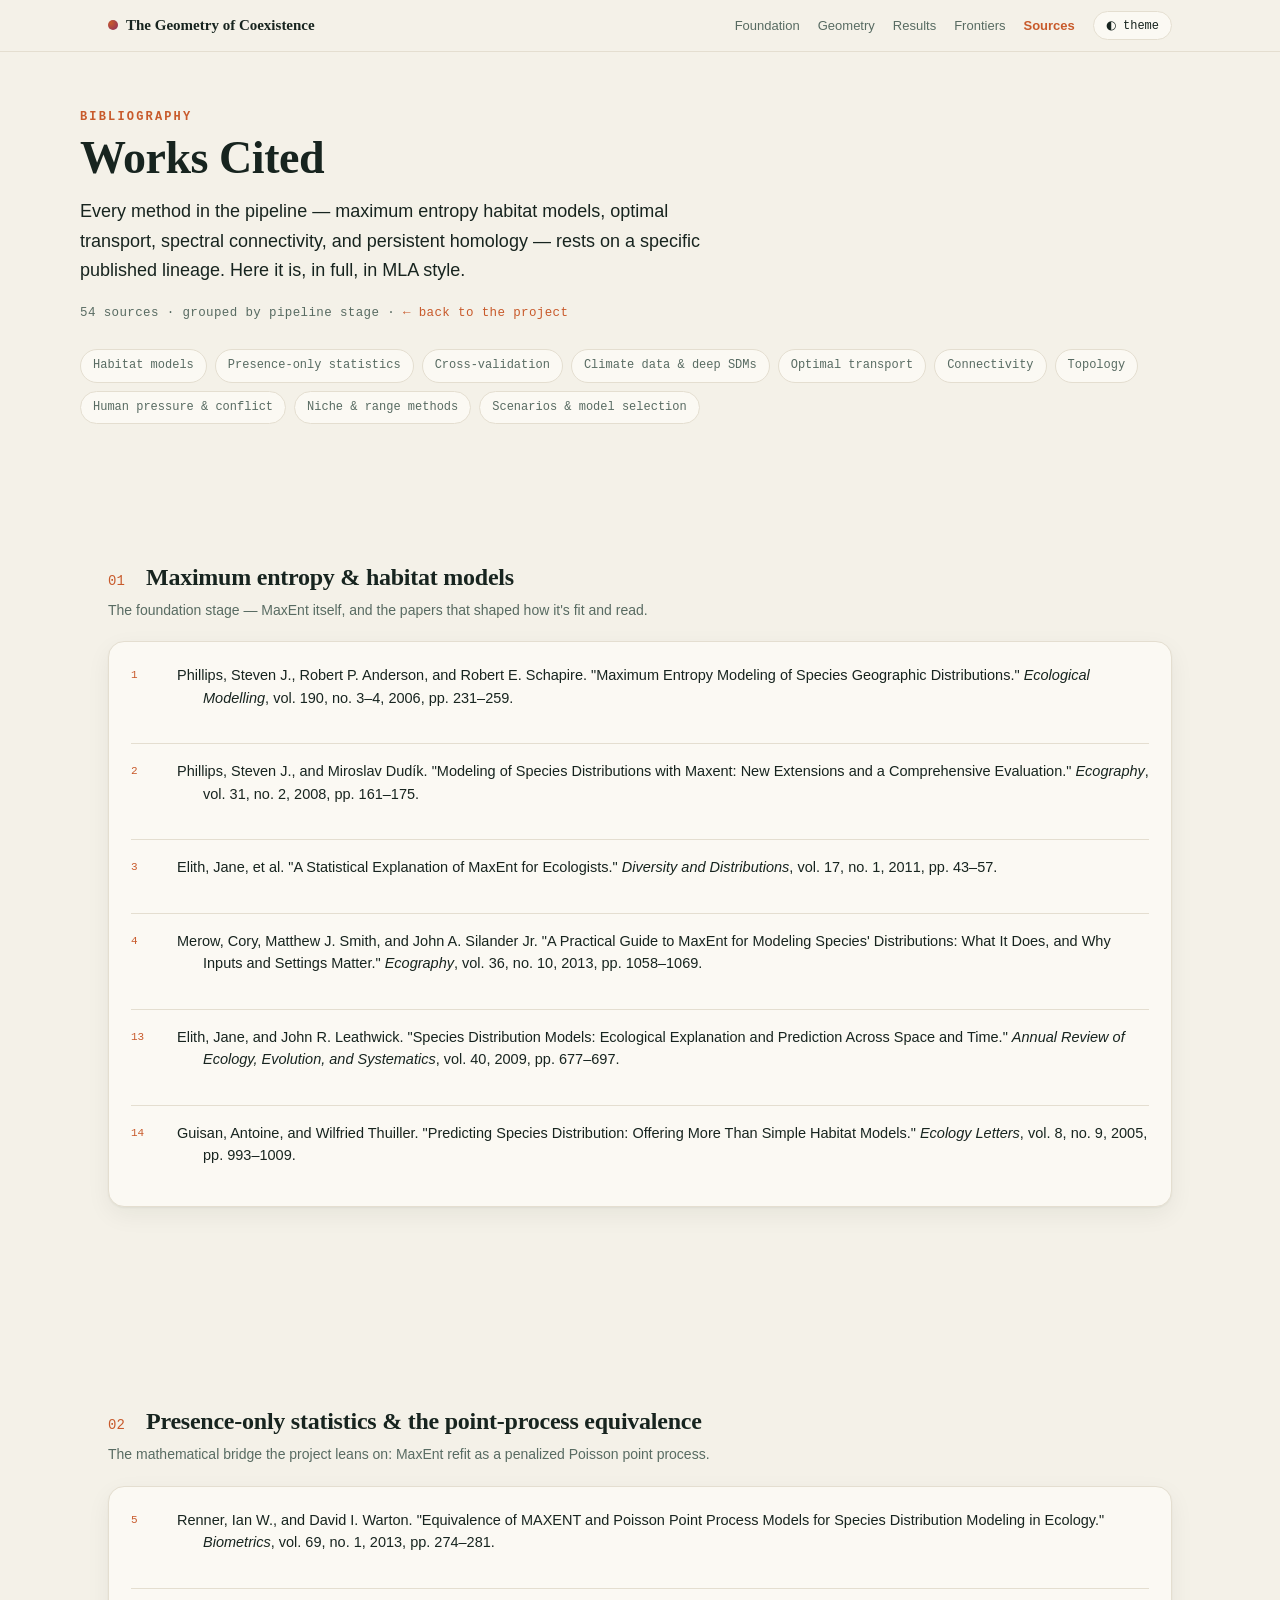
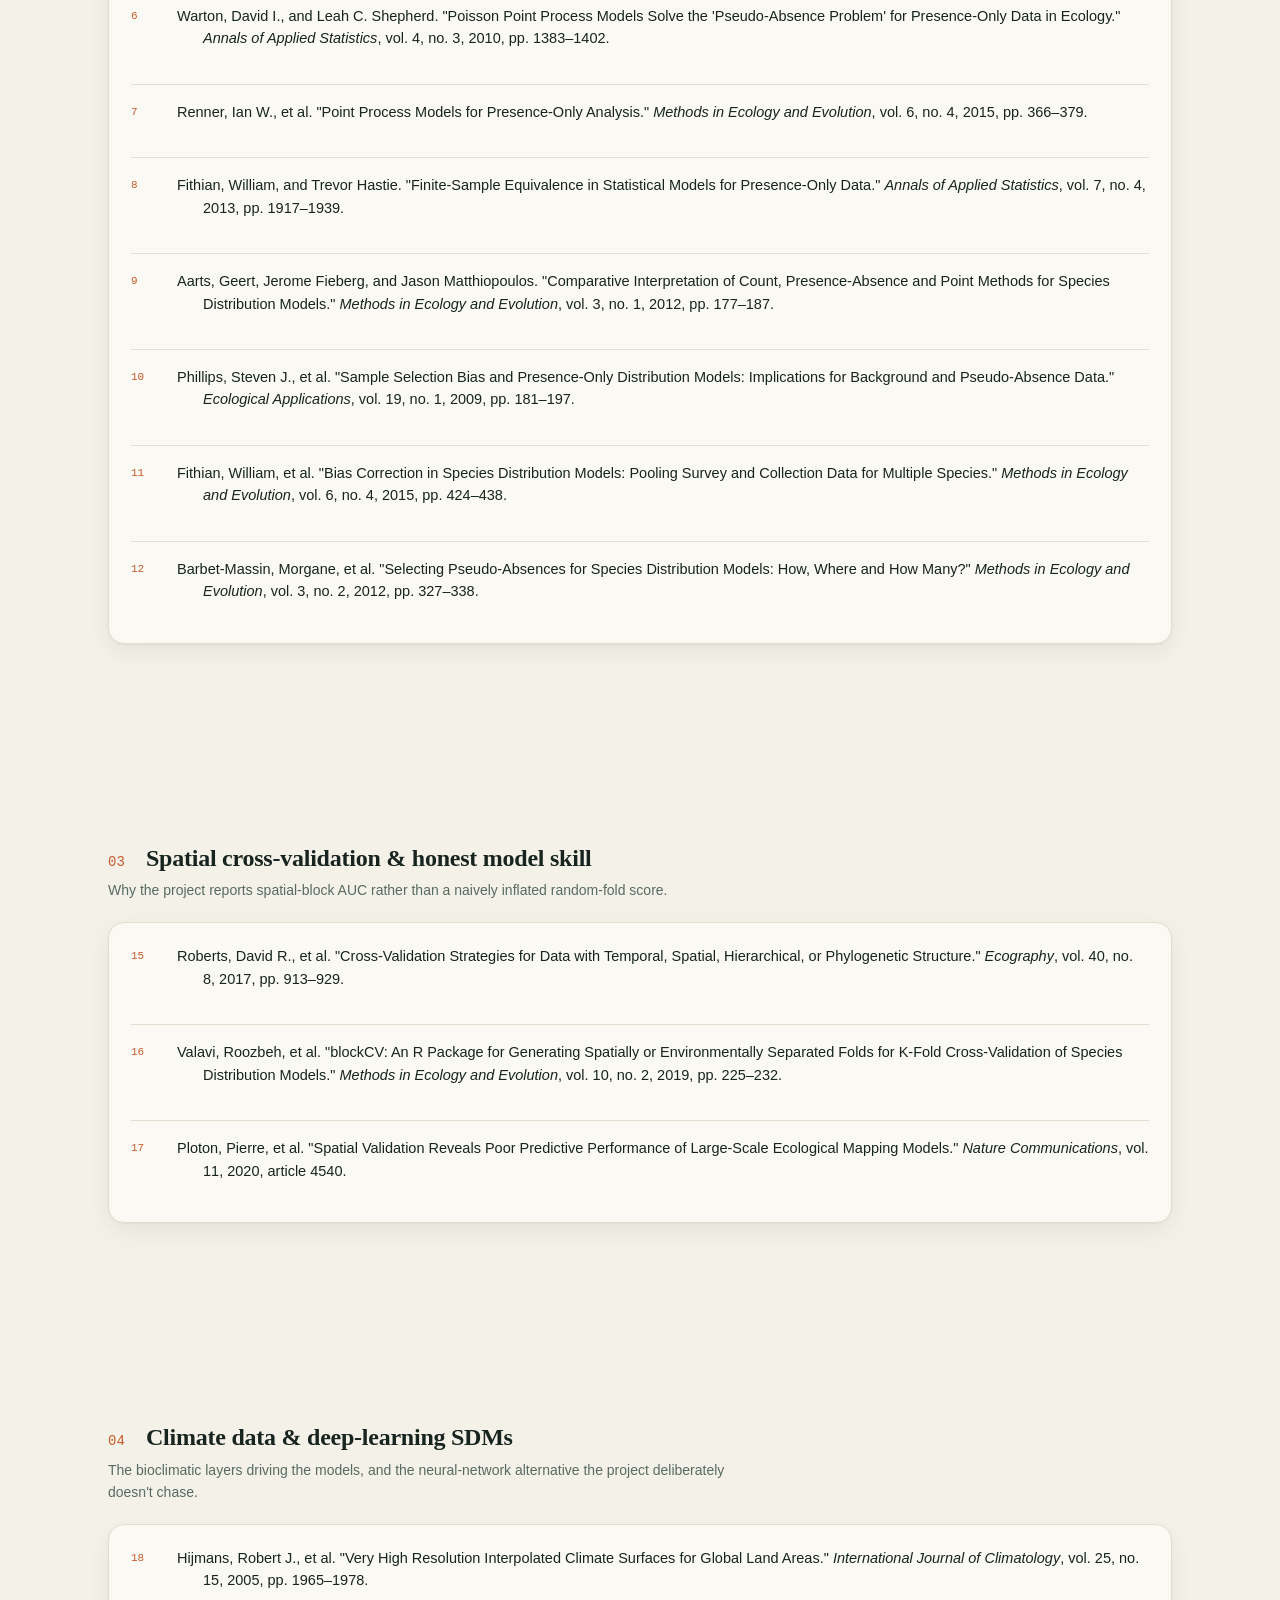
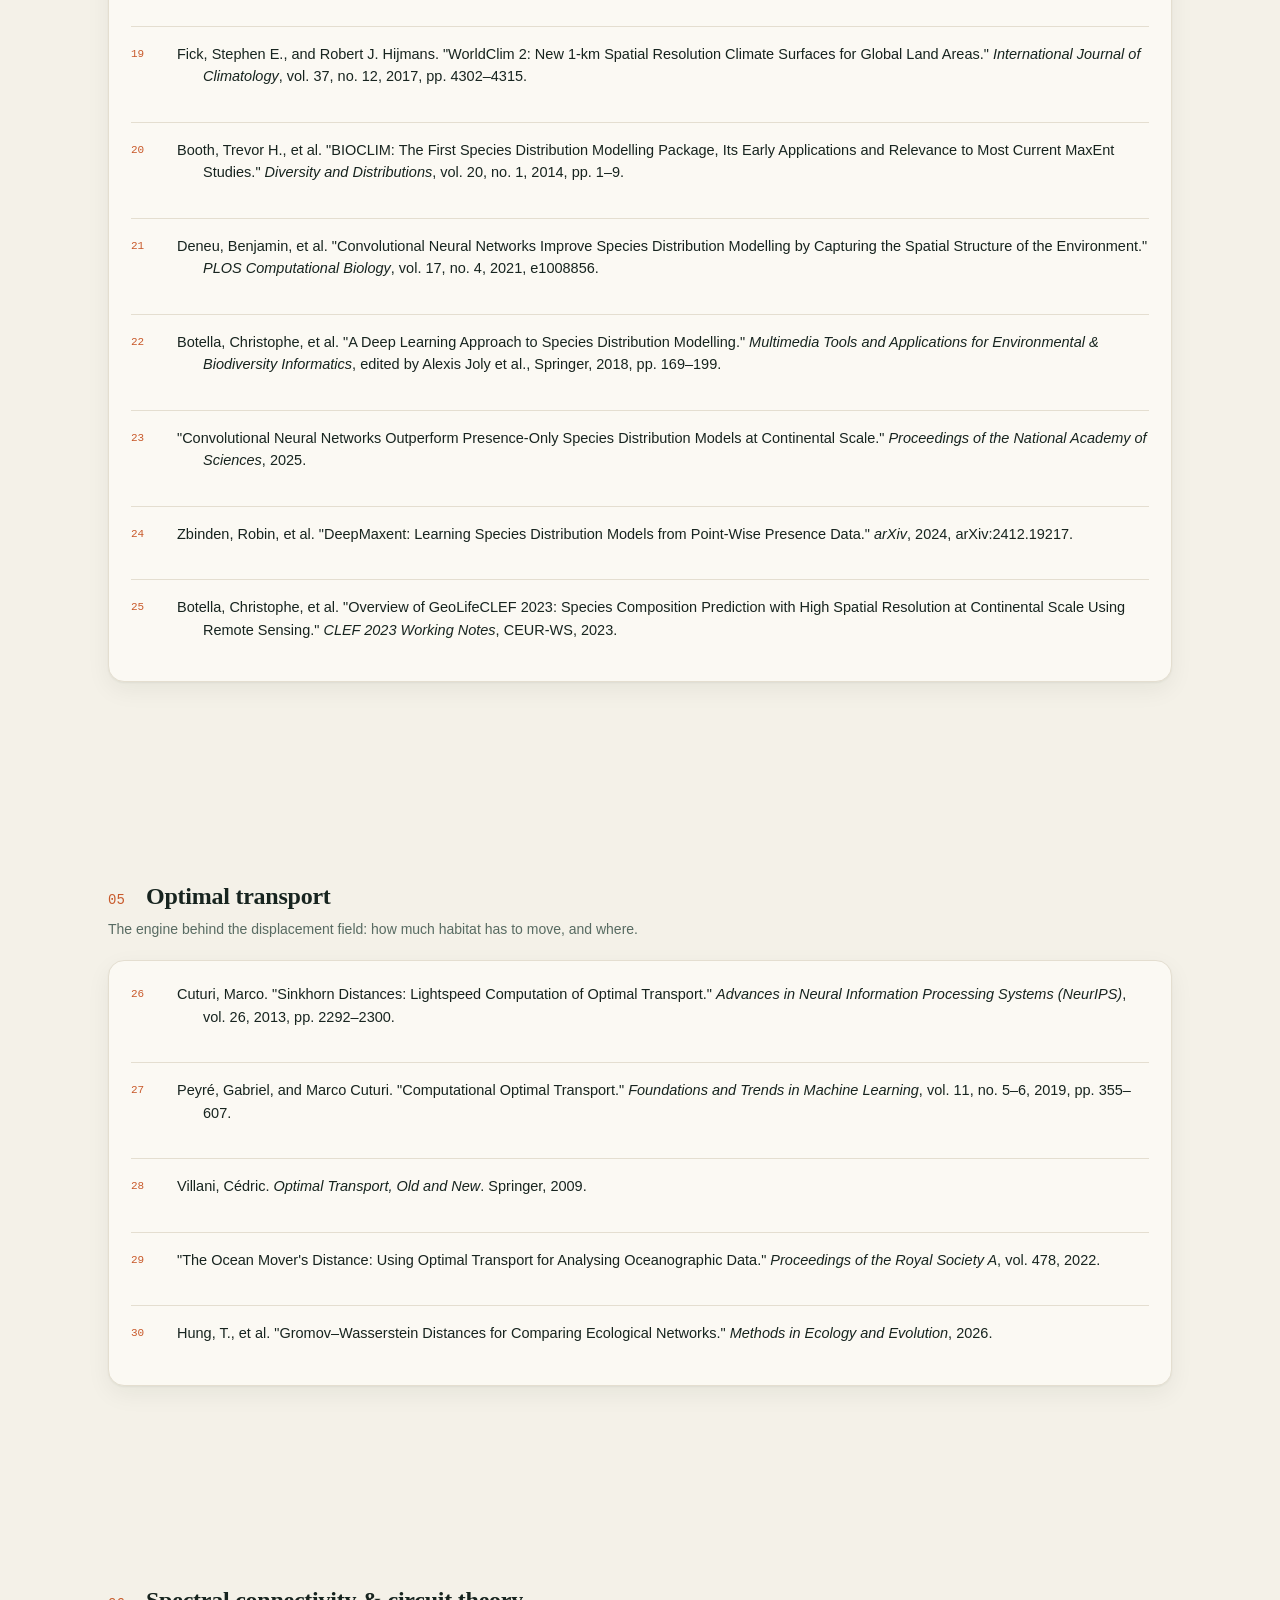
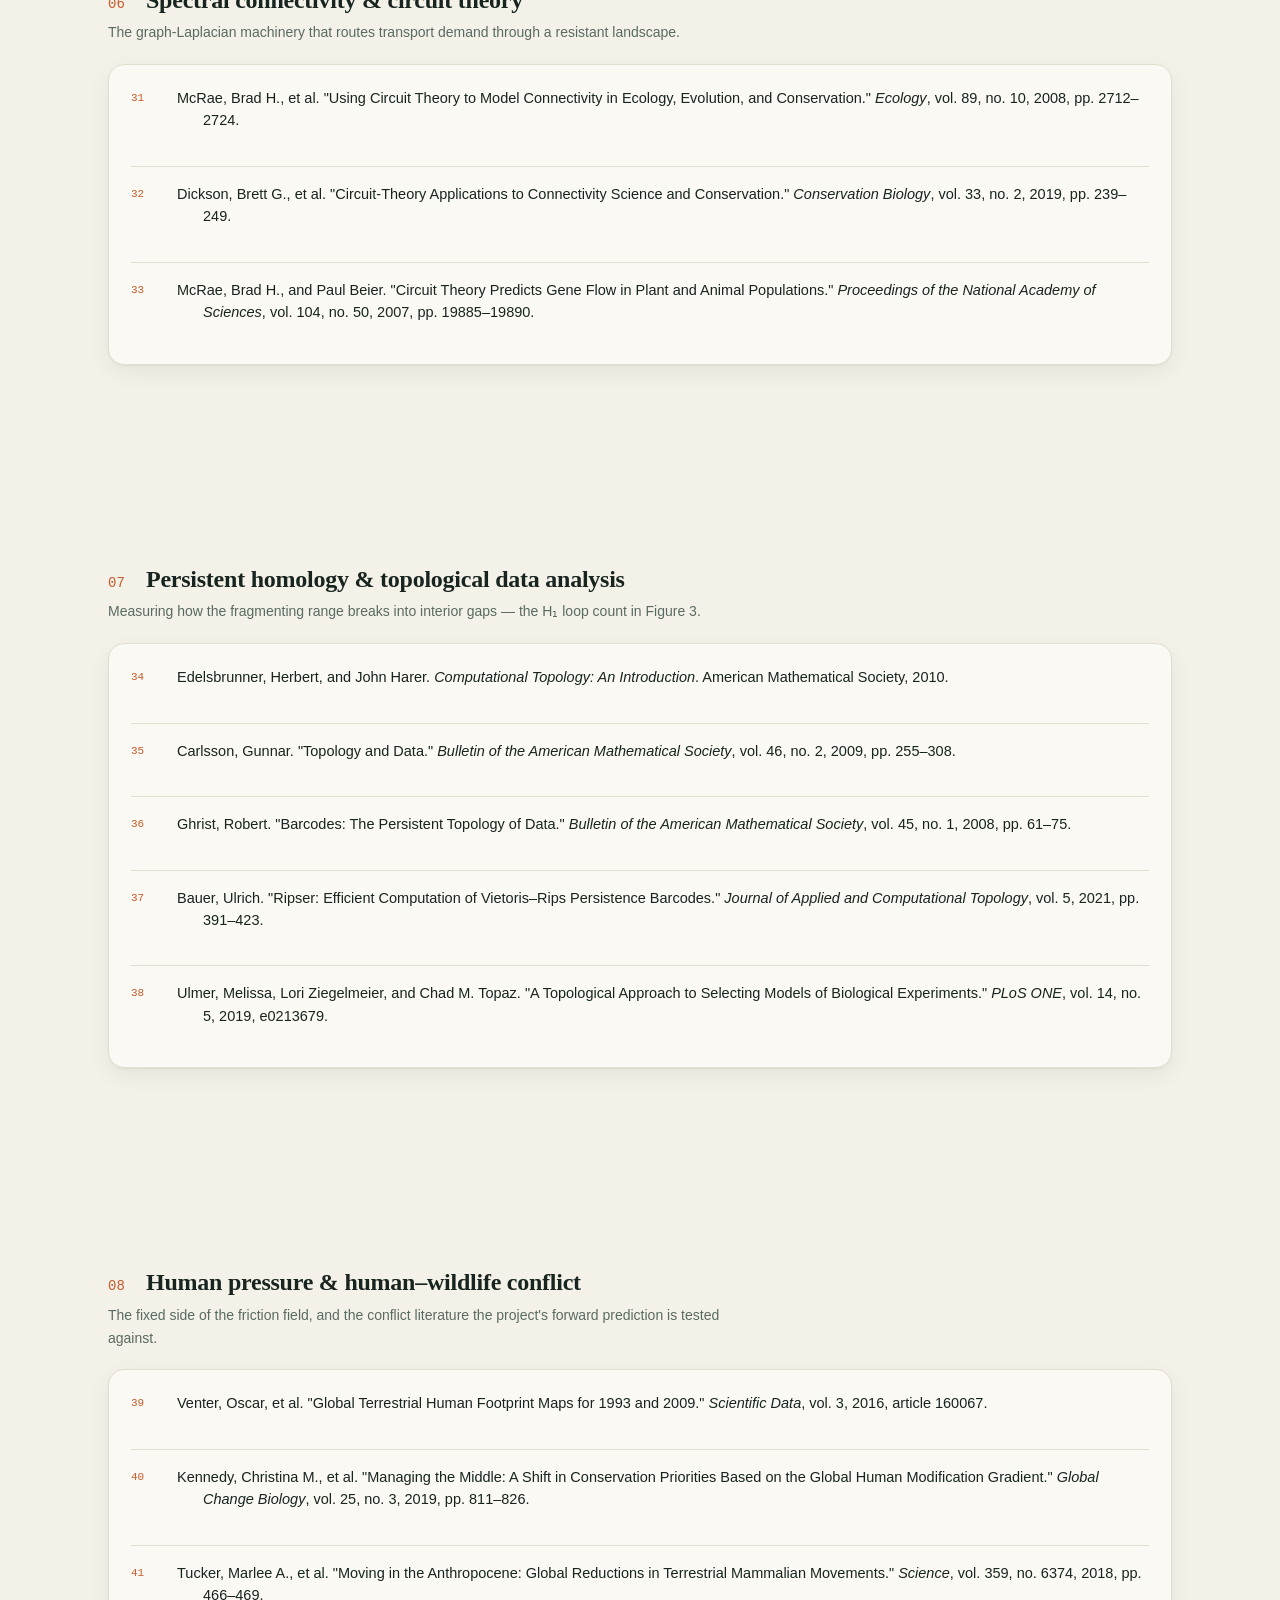
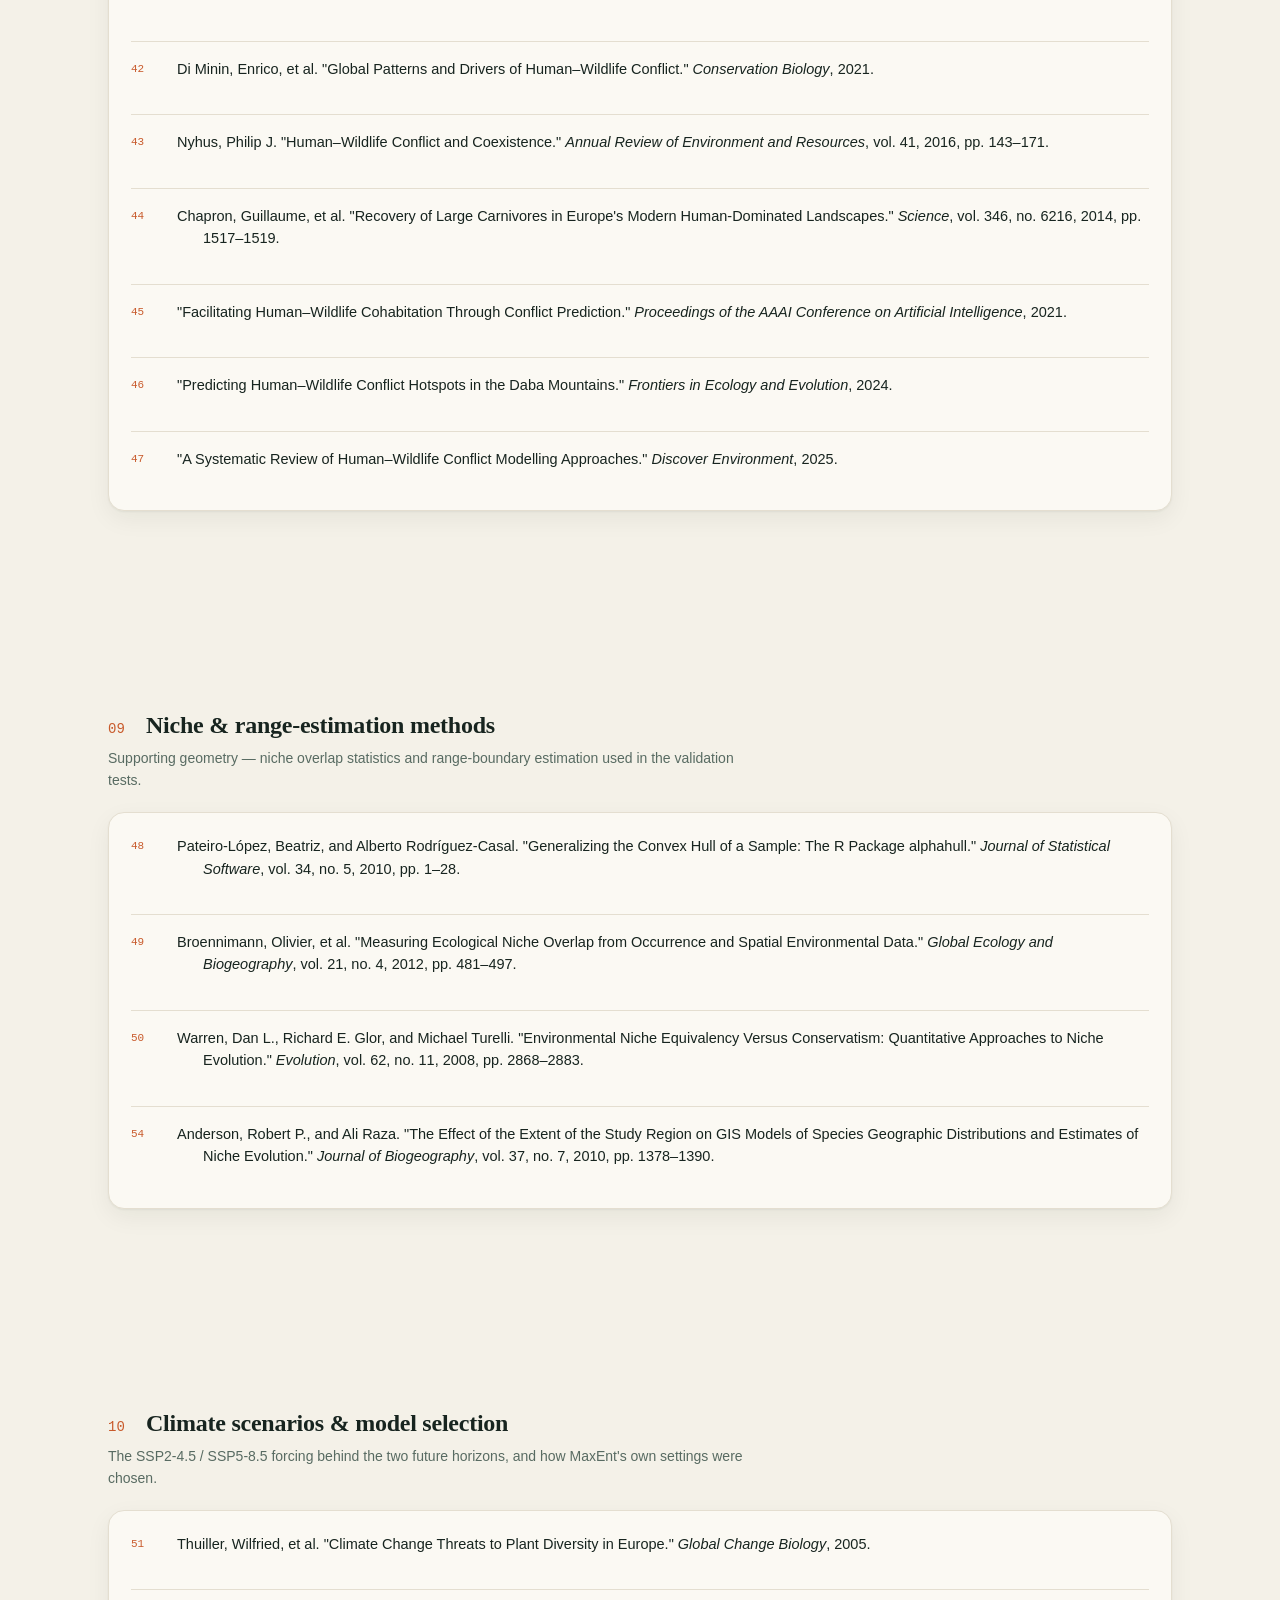
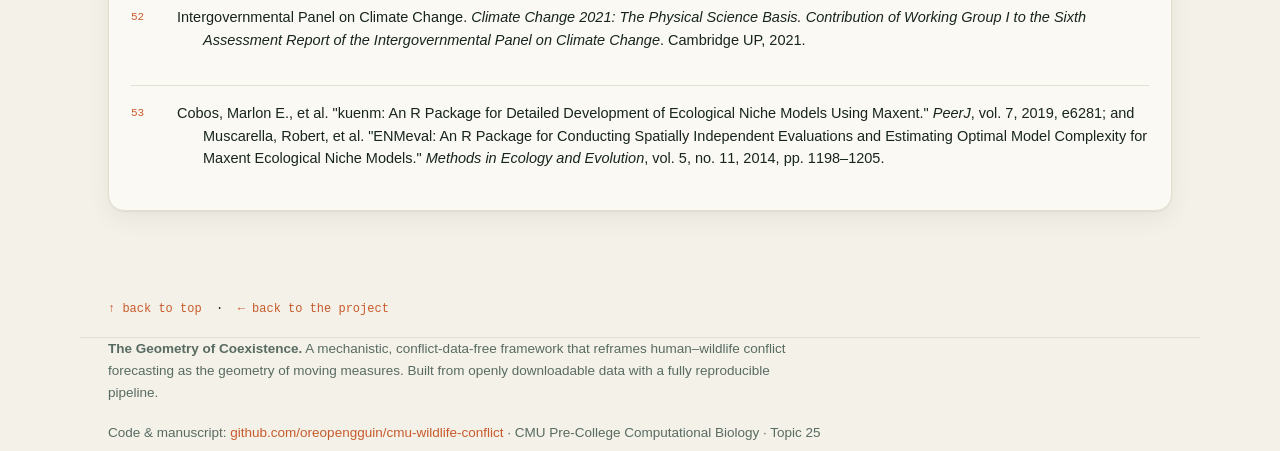
==== project/website/sources.html @ 32af2985 "sources" ====
<!DOCTYPE html>
<html lang="en">
<head>
<meta charset="utf-8">
<meta name="viewport" content="width=device-width, initial-scale=1">
<title>Works Cited — The Geometry of Coexistence</title>
<meta name="description" content="MLA works cited for The Geometry of Coexistence: optimal transport, spectral connectivity, and persistent homology applied to climate-forced human–wildlife conflict.">
<link rel="icon" href="data:image/svg+xml,<svg xmlns='http://www.w3.org/2000/svg' viewBox='0 0 100 100'><text y='.9em' font-size='90'>%F0%9F%90%BA</text></svg>">
<link rel="stylesheet" href="assets/css/style.css">
<style>
  /* ---- page-local additions, built entirely from the site's existing tokens ---- */
  .src-hero{padding:56px 0 8px}
  .src-hero h1{font-size:clamp(30px,4.4vw,46px);margin:.1em 0 .28em}
  .src-count{font-family:var(--mono);font-size:12.5px;color:var(--slate);letter-spacing:.03em}

  /* jump strip, echoes the .pipe-track interaction pattern already on the index page */
  .jump{margin:26px 0 6px;display:flex;flex-wrap:wrap;gap:8px}
  .jump a{font-family:var(--mono);font-size:12px;padding:6px 12px;border-radius:20px;
    border:1px solid var(--line);background:var(--card);color:var(--slate)}
  .jump a:hover{border-color:var(--ink);color:var(--ink);text-decoration:none}

  .cluster{margin:52px 0 0}
  .cluster-head{display:flex;align-items:baseline;gap:12px;margin-bottom:6px}
  .cluster-head .sec-num{min-width:26px}
  .cluster-head h3{margin:0;font-size:clamp(19px,2.1vw,24px)}
  .cluster-note{color:var(--slate);font-size:14px;max-width:640px;margin:0 0 20px}

  /* MLA hanging-indent entries, dressed with the site's card language */
  .refs{background:var(--card);border:1px solid var(--line);border-radius:16px;
    box-shadow:var(--shadow);padding:6px 22px}
  .ref{display:flex;gap:16px;padding:16px 0;border-top:1px solid var(--line)}
  .ref:first-child{border-top:none}
  .ref .tag{font-family:var(--mono);font-size:11px;color:var(--ember);min-width:30px;
    line-height:1.8;padding-top:2px}
  .ref .cite{font-size:14.5px;line-height:1.55;padding-left:26px;text-indent:-26px}
  .ref .cite i{font-style:italic}
  .ref .role{display:inline-block;margin-top:6px;font-family:var(--mono);font-size:10.5px;
    letter-spacing:.05em;text-transform:uppercase;color:var(--teal)}

  .back-top{display:inline-block;margin-top:14px;font-family:var(--mono);font-size:12px}

  @media(max-width:600px){
    .ref{gap:10px}
    .ref .cite{padding-left:20px;text-indent:-20px}
  }
</style>
</head>
<body>

<!-- ===================== NAV ===================== -->
<nav class="nav"><div class="nav-in">
  <span class="brand"><span class="dot"></span>The Geometry of Coexistence</span>
  <a class="navlink" href="index.html#foundation">Foundation</a>
  <a class="navlink" href="index.html#geometry">Geometry</a>
  <a class="navlink" href="index.html#results">Results</a>
  <a class="navlink" href="index.html#future">Frontiers</a>
  <a class="navlink active" href="sources.html">Sources</a>
  <button class="toggle" id="themeBtn" aria-label="Toggle colour theme">◐ theme</button>
</div></nav>

<!-- ===================== HERO ===================== -->
<header class="container src-hero">
  <div class="eyebrow">Bibliography</div>
  <h1>Works Cited</h1>
  <p class="lede" style="font-size:18px;max-width:660px">Every method in the pipeline —
    maximum entropy habitat models, optimal transport, spectral connectivity, and persistent
    homology — rests on a specific published lineage. Here it is, in full, in MLA style.</p>
  <p class="src-count">54 sources · grouped by pipeline stage · <a href="index.html">&larr; back to the project</a></p>

  <nav class="jump" aria-label="Jump to citation group">
    <a href="#g1">Habitat models</a>
    <a href="#g2">Presence-only statistics</a>
    <a href="#g3">Cross-validation</a>
    <a href="#g4">Climate data &amp; deep SDMs</a>
    <a href="#g5">Optimal transport</a>
    <a href="#g6">Connectivity</a>
    <a href="#g7">Topology</a>
    <a href="#g8">Human pressure &amp; conflict</a>
    <a href="#g9">Niche &amp; range methods</a>
    <a href="#g10">Scenarios &amp; model selection</a>
  </nav>
</header>

<main class="container">

  <!-- 01 -->
  <section class="cluster" id="g1">
    <div class="cluster-head"><span class="sec-num">01</span><h3>Maximum entropy &amp; habitat models</h3></div>
    <p class="cluster-note">The foundation stage — MaxEnt itself, and the papers that shaped how it's fit and read.</p>
    <div class="refs">
      <div class="ref"><span class="tag">1</span><p class="cite">Phillips, Steven J., Robert P. Anderson, and Robert E. Schapire. "Maximum Entropy Modeling of Species Geographic Distributions." <i>Ecological Modelling</i>, vol. 190, no. 3–4, 2006, pp. 231–259.</p></div>
      <div class="ref"><span class="tag">2</span><p class="cite">Phillips, Steven J., and Miroslav Dudík. "Modeling of Species Distributions with Maxent: New Extensions and a Comprehensive Evaluation." <i>Ecography</i>, vol. 31, no. 2, 2008, pp. 161–175.</p></div>
      <div class="ref"><span class="tag">3</span><p class="cite">Elith, Jane, et al. "A Statistical Explanation of MaxEnt for Ecologists." <i>Diversity and Distributions</i>, vol. 17, no. 1, 2011, pp. 43–57.</p></div>
      <div class="ref"><span class="tag">4</span><p class="cite">Merow, Cory, Matthew J. Smith, and John A. Silander Jr. "A Practical Guide to MaxEnt for Modeling Species' Distributions: What It Does, and Why Inputs and Settings Matter." <i>Ecography</i>, vol. 36, no. 10, 2013, pp. 1058–1069.</p></div>
      <div class="ref"><span class="tag">13</span><p class="cite">Elith, Jane, and John R. Leathwick. "Species Distribution Models: Ecological Explanation and Prediction Across Space and Time." <i>Annual Review of Ecology, Evolution, and Systematics</i>, vol. 40, 2009, pp. 677–697.</p></div>
      <div class="ref"><span class="tag">14</span><p class="cite">Guisan, Antoine, and Wilfried Thuiller. "Predicting Species Distribution: Offering More Than Simple Habitat Models." <i>Ecology Letters</i>, vol. 8, no. 9, 2005, pp. 993–1009.</p></div>
    </div>
  </section>

  <!-- 02 -->
  <section class="cluster" id="g2">
    <div class="cluster-head"><span class="sec-num">02</span><h3>Presence-only statistics &amp; the point-process equivalence</h3></div>
    <p class="cluster-note">The mathematical bridge the project leans on: MaxEnt refit as a penalized Poisson point process.</p>
    <div class="refs">
      <div class="ref"><span class="tag">5</span><p class="cite">Renner, Ian W., and David I. Warton. "Equivalence of MAXENT and Poisson Point Process Models for Species Distribution Modeling in Ecology." <i>Biometrics</i>, vol. 69, no. 1, 2013, pp. 274–281.</p></div>
      <div class="ref"><span class="tag">6</span><p class="cite">Warton, David I., and Leah C. Shepherd. "Poisson Point Process Models Solve the 'Pseudo-Absence Problem' for Presence-Only Data in Ecology." <i>Annals of Applied Statistics</i>, vol. 4, no. 3, 2010, pp. 1383–1402.</p></div>
      <div class="ref"><span class="tag">7</span><p class="cite">Renner, Ian W., et al. "Point Process Models for Presence-Only Analysis." <i>Methods in Ecology and Evolution</i>, vol. 6, no. 4, 2015, pp. 366–379.</p></div>
      <div class="ref"><span class="tag">8</span><p class="cite">Fithian, William, and Trevor Hastie. "Finite-Sample Equivalence in Statistical Models for Presence-Only Data." <i>Annals of Applied Statistics</i>, vol. 7, no. 4, 2013, pp. 1917–1939.</p></div>
      <div class="ref"><span class="tag">9</span><p class="cite">Aarts, Geert, Jerome Fieberg, and Jason Matthiopoulos. "Comparative Interpretation of Count, Presence-Absence and Point Methods for Species Distribution Models." <i>Methods in Ecology and Evolution</i>, vol. 3, no. 1, 2012, pp. 177–187.</p></div>
      <div class="ref"><span class="tag">10</span><p class="cite">Phillips, Steven J., et al. "Sample Selection Bias and Presence-Only Distribution Models: Implications for Background and Pseudo-Absence Data." <i>Ecological Applications</i>, vol. 19, no. 1, 2009, pp. 181–197.</p></div>
      <div class="ref"><span class="tag">11</span><p class="cite">Fithian, William, et al. "Bias Correction in Species Distribution Models: Pooling Survey and Collection Data for Multiple Species." <i>Methods in Ecology and Evolution</i>, vol. 6, no. 4, 2015, pp. 424–438.</p></div>
      <div class="ref"><span class="tag">12</span><p class="cite">Barbet-Massin, Morgane, et al. "Selecting Pseudo-Absences for Species Distribution Models: How, Where and How Many?" <i>Methods in Ecology and Evolution</i>, vol. 3, no. 2, 2012, pp. 327–338.</p></div>
    </div>
  </section>

  <!-- 03 -->
  <section class="cluster" id="g3">
    <div class="cluster-head"><span class="sec-num">03</span><h3>Spatial cross-validation &amp; honest model skill</h3></div>
    <p class="cluster-note">Why the project reports spatial-block AUC rather than a naively inflated random-fold score.</p>
    <div class="refs">
      <div class="ref"><span class="tag">15</span><p class="cite">Roberts, David R., et al. "Cross-Validation Strategies for Data with Temporal, Spatial, Hierarchical, or Phylogenetic Structure." <i>Ecography</i>, vol. 40, no. 8, 2017, pp. 913–929.</p></div>
      <div class="ref"><span class="tag">16</span><p class="cite">Valavi, Roozbeh, et al. "blockCV: An R Package for Generating Spatially or Environmentally Separated Folds for K-Fold Cross-Validation of Species Distribution Models." <i>Methods in Ecology and Evolution</i>, vol. 10, no. 2, 2019, pp. 225–232.</p></div>
      <div class="ref"><span class="tag">17</span><p class="cite">Ploton, Pierre, et al. "Spatial Validation Reveals Poor Predictive Performance of Large-Scale Ecological Mapping Models." <i>Nature Communications</i>, vol. 11, 2020, article 4540.</p></div>
    </div>
  </section>

  <!-- 04 -->
  <section class="cluster" id="g4">
    <div class="cluster-head"><span class="sec-num">04</span><h3>Climate data &amp; deep-learning SDMs</h3></div>
    <p class="cluster-note">The bioclimatic layers driving the models, and the neural-network alternative the project deliberately doesn't chase.</p>
    <div class="refs">
      <div class="ref"><span class="tag">18</span><p class="cite">Hijmans, Robert J., et al. "Very High Resolution Interpolated Climate Surfaces for Global Land Areas." <i>International Journal of Climatology</i>, vol. 25, no. 15, 2005, pp. 1965–1978.</p></div>
      <div class="ref"><span class="tag">19</span><p class="cite">Fick, Stephen E., and Robert J. Hijmans. "WorldClim 2: New 1-km Spatial Resolution Climate Surfaces for Global Land Areas." <i>International Journal of Climatology</i>, vol. 37, no. 12, 2017, pp. 4302–4315.</p></div>
      <div class="ref"><span class="tag">20</span><p class="cite">Booth, Trevor H., et al. "BIOCLIM: The First Species Distribution Modelling Package, Its Early Applications and Relevance to Most Current MaxEnt Studies." <i>Diversity and Distributions</i>, vol. 20, no. 1, 2014, pp. 1–9.</p></div>
      <div class="ref"><span class="tag">21</span><p class="cite">Deneu, Benjamin, et al. "Convolutional Neural Networks Improve Species Distribution Modelling by Capturing the Spatial Structure of the Environment." <i>PLOS Computational Biology</i>, vol. 17, no. 4, 2021, e1008856.</p></div>
      <div class="ref"><span class="tag">22</span><p class="cite">Botella, Christophe, et al. "A Deep Learning Approach to Species Distribution Modelling." <i>Multimedia Tools and Applications for Environmental &amp; Biodiversity Informatics</i>, edited by Alexis Joly et al., Springer, 2018, pp. 169–199.</p></div>
      <div class="ref"><span class="tag">23</span><p class="cite">"Convolutional Neural Networks Outperform Presence-Only Species Distribution Models at Continental Scale." <i>Proceedings of the National Academy of Sciences</i>, 2025.</p></div>
      <div class="ref"><span class="tag">24</span><p class="cite">Zbinden, Robin, et al. "DeepMaxent: Learning Species Distribution Models from Point-Wise Presence Data." <i>arXiv</i>, 2024, arXiv:2412.19217.</p></div>
      <div class="ref"><span class="tag">25</span><p class="cite">Botella, Christophe, et al. "Overview of GeoLifeCLEF 2023: Species Composition Prediction with High Spatial Resolution at Continental Scale Using Remote Sensing." <i>CLEF 2023 Working Notes</i>, CEUR-WS, 2023.</p></div>
    </div>
  </section>

  <!-- 05 -->
  <section class="cluster" id="g5">
    <div class="cluster-head"><span class="sec-num">05</span><h3>Optimal transport</h3></div>
    <p class="cluster-note">The engine behind the displacement field: how much habitat has to move, and where.</p>
    <div class="refs">
      <div class="ref"><span class="tag">26</span><p class="cite">Cuturi, Marco. "Sinkhorn Distances: Lightspeed Computation of Optimal Transport." <i>Advances in Neural Information Processing Systems (NeurIPS)</i>, vol. 26, 2013, pp. 2292–2300.</p></div>
      <div class="ref"><span class="tag">27</span><p class="cite">Peyré, Gabriel, and Marco Cuturi. "Computational Optimal Transport." <i>Foundations and Trends in Machine Learning</i>, vol. 11, no. 5–6, 2019, pp. 355–607.</p></div>
      <div class="ref"><span class="tag">28</span><p class="cite">Villani, Cédric. <i>Optimal Transport, Old and New</i>. Springer, 2009.</p></div>
      <div class="ref"><span class="tag">29</span><p class="cite">"The Ocean Mover's Distance: Using Optimal Transport for Analysing Oceanographic Data." <i>Proceedings of the Royal Society A</i>, vol. 478, 2022.</p></div>
      <div class="ref"><span class="tag">30</span><p class="cite">Hung, T., et al. "Gromov–Wasserstein Distances for Comparing Ecological Networks." <i>Methods in Ecology and Evolution</i>, 2026.</p></div>
    </div>
  </section>

  <!-- 06 -->
  <section class="cluster" id="g6">
    <div class="cluster-head"><span class="sec-num">06</span><h3>Spectral connectivity &amp; circuit theory</h3></div>
    <p class="cluster-note">The graph-Laplacian machinery that routes transport demand through a resistant landscape.</p>
    <div class="refs">
      <div class="ref"><span class="tag">31</span><p class="cite">McRae, Brad H., et al. "Using Circuit Theory to Model Connectivity in Ecology, Evolution, and Conservation." <i>Ecology</i>, vol. 89, no. 10, 2008, pp. 2712–2724.</p></div>
      <div class="ref"><span class="tag">32</span><p class="cite">Dickson, Brett G., et al. "Circuit-Theory Applications to Connectivity Science and Conservation." <i>Conservation Biology</i>, vol. 33, no. 2, 2019, pp. 239–249.</p></div>
      <div class="ref"><span class="tag">33</span><p class="cite">McRae, Brad H., and Paul Beier. "Circuit Theory Predicts Gene Flow in Plant and Animal Populations." <i>Proceedings of the National Academy of Sciences</i>, vol. 104, no. 50, 2007, pp. 19885–19890.</p></div>
    </div>
  </section>

  <!-- 07 -->
  <section class="cluster" id="g7">
    <div class="cluster-head"><span class="sec-num">07</span><h3>Persistent homology &amp; topological data analysis</h3></div>
    <p class="cluster-note">Measuring how the fragmenting range breaks into interior gaps — the H₁ loop count in Figure 3.</p>
    <div class="refs">
      <div class="ref"><span class="tag">34</span><p class="cite">Edelsbrunner, Herbert, and John Harer. <i>Computational Topology: An Introduction</i>. American Mathematical Society, 2010.</p></div>
      <div class="ref"><span class="tag">35</span><p class="cite">Carlsson, Gunnar. "Topology and Data." <i>Bulletin of the American Mathematical Society</i>, vol. 46, no. 2, 2009, pp. 255–308.</p></div>
      <div class="ref"><span class="tag">36</span><p class="cite">Ghrist, Robert. "Barcodes: The Persistent Topology of Data." <i>Bulletin of the American Mathematical Society</i>, vol. 45, no. 1, 2008, pp. 61–75.</p></div>
      <div class="ref"><span class="tag">37</span><p class="cite">Bauer, Ulrich. "Ripser: Efficient Computation of Vietoris–Rips Persistence Barcodes." <i>Journal of Applied and Computational Topology</i>, vol. 5, 2021, pp. 391–423.</p></div>
      <div class="ref"><span class="tag">38</span><p class="cite">Ulmer, Melissa, Lori Ziegelmeier, and Chad M. Topaz. "A Topological Approach to Selecting Models of Biological Experiments." <i>PLoS ONE</i>, vol. 14, no. 5, 2019, e0213679.</p></div>
    </div>
  </section>

  <!-- 08 -->
  <section class="cluster" id="g8">
    <div class="cluster-head"><span class="sec-num">08</span><h3>Human pressure &amp; human–wildlife conflict</h3></div>
    <p class="cluster-note">The fixed side of the friction field, and the conflict literature the project's forward prediction is tested against.</p>
    <div class="refs">
      <div class="ref"><span class="tag">39</span><p class="cite">Venter, Oscar, et al. "Global Terrestrial Human Footprint Maps for 1993 and 2009." <i>Scientific Data</i>, vol. 3, 2016, article 160067.</p></div>
      <div class="ref"><span class="tag">40</span><p class="cite">Kennedy, Christina M., et al. "Managing the Middle: A Shift in Conservation Priorities Based on the Global Human Modification Gradient." <i>Global Change Biology</i>, vol. 25, no. 3, 2019, pp. 811–826.</p></div>
      <div class="ref"><span class="tag">41</span><p class="cite">Tucker, Marlee A., et al. "Moving in the Anthropocene: Global Reductions in Terrestrial Mammalian Movements." <i>Science</i>, vol. 359, no. 6374, 2018, pp. 466–469.</p></div>
      <div class="ref"><span class="tag">42</span><p class="cite">Di Minin, Enrico, et al. "Global Patterns and Drivers of Human–Wildlife Conflict." <i>Conservation Biology</i>, 2021.</p></div>
      <div class="ref"><span class="tag">43</span><p class="cite">Nyhus, Philip J. "Human–Wildlife Conflict and Coexistence." <i>Annual Review of Environment and Resources</i>, vol. 41, 2016, pp. 143–171.</p></div>
      <div class="ref"><span class="tag">44</span><p class="cite">Chapron, Guillaume, et al. "Recovery of Large Carnivores in Europe's Modern Human-Dominated Landscapes." <i>Science</i>, vol. 346, no. 6216, 2014, pp. 1517–1519.</p></div>
      <div class="ref"><span class="tag">45</span><p class="cite">"Facilitating Human–Wildlife Cohabitation Through Conflict Prediction." <i>Proceedings of the AAAI Conference on Artificial Intelligence</i>, 2021.</p></div>
      <div class="ref"><span class="tag">46</span><p class="cite">"Predicting Human–Wildlife Conflict Hotspots in the Daba Mountains." <i>Frontiers in Ecology and Evolution</i>, 2024.</p></div>
      <div class="ref"><span class="tag">47</span><p class="cite">"A Systematic Review of Human–Wildlife Conflict Modelling Approaches." <i>Discover Environment</i>, 2025.</p></div>
    </div>
  </section>

  <!-- 09 -->
  <section class="cluster" id="g9">
    <div class="cluster-head"><span class="sec-num">09</span><h3>Niche &amp; range-estimation methods</h3></div>
    <p class="cluster-note">Supporting geometry — niche overlap statistics and range-boundary estimation used in the validation tests.</p>
    <div class="refs">
      <div class="ref"><span class="tag">48</span><p class="cite">Pateiro-López, Beatriz, and Alberto Rodríguez-Casal. "Generalizing the Convex Hull of a Sample: The R Package alphahull." <i>Journal of Statistical Software</i>, vol. 34, no. 5, 2010, pp. 1–28.</p></div>
      <div class="ref"><span class="tag">49</span><p class="cite">Broennimann, Olivier, et al. "Measuring Ecological Niche Overlap from Occurrence and Spatial Environmental Data." <i>Global Ecology and Biogeography</i>, vol. 21, no. 4, 2012, pp. 481–497.</p></div>
      <div class="ref"><span class="tag">50</span><p class="cite">Warren, Dan L., Richard E. Glor, and Michael Turelli. "Environmental Niche Equivalency Versus Conservatism: Quantitative Approaches to Niche Evolution." <i>Evolution</i>, vol. 62, no. 11, 2008, pp. 2868–2883.</p></div>
      <div class="ref"><span class="tag">54</span><p class="cite">Anderson, Robert P., and Ali Raza. "The Effect of the Extent of the Study Region on GIS Models of Species Geographic Distributions and Estimates of Niche Evolution." <i>Journal of Biogeography</i>, vol. 37, no. 7, 2010, pp. 1378–1390.</p></div>
    </div>
  </section>

  <!-- 10 -->
  <section class="cluster" id="g10">
    <div class="cluster-head"><span class="sec-num">10</span><h3>Climate scenarios &amp; model selection</h3></div>
    <p class="cluster-note">The SSP2-4.5 / SSP5-8.5 forcing behind the two future horizons, and how MaxEnt's own settings were chosen.</p>
    <div class="refs">
      <div class="ref"><span class="tag">51</span><p class="cite">Thuiller, Wilfried, et al. "Climate Change Threats to Plant Diversity in Europe." <i>Global Change Biology</i>, 2005.</p></div>
      <div class="ref"><span class="tag">52</span><p class="cite">Intergovernmental Panel on Climate Change. <i>Climate Change 2021: The Physical Science Basis. Contribution of Working Group I to the Sixth Assessment Report of the Intergovernmental Panel on Climate Change</i>. Cambridge UP, 2021.</p></div>
      <div class="ref"><span class="tag">53</span><p class="cite">Cobos, Marlon E., et al. "kuenm: An R Package for Detailed Development of Ecological Niche Models Using Maxent." <i>PeerJ</i>, vol. 7, 2019, e6281; and Muscarella, Robert, et al. "ENMeval: An R Package for Conducting Spatially Independent Evaluations and Estimating Optimal Model Complexity for Maxent Ecological Niche Models." <i>Methods in Ecology and Evolution</i>, vol. 5, no. 11, 2014, pp. 1198–1205.</p></div>
    </div>
  </section>

  <p class="back-top"><a href="#top">&uarr; back to top</a> &nbsp;·&nbsp; <a href="index.html">&larr; back to the project</a></p>
</main>

<!-- ===================== FOOTER ===================== -->
<footer class="container">
  <p style="max-width:680px"><b>The Geometry of Coexistence.</b> A mechanistic, conflict-data-free
    framework that reframes human–wildlife conflict forecasting as the geometry of moving measures.
    Built from openly downloadable data with a fully reproducible pipeline.</p>
  <p style="color:var(--slate)">Code &amp; manuscript:
    <a href="https://github.com/oreopengguin/cmu-wildlife-conflict">github.com/oreopengguin/cmu-wildlife-conflict</a>
    · CMU Pre-College Computational Biology · Topic 25</p>
</footer>

<script>
  // theme toggle — mirrors the logic already on the main page
  (function(){
    var btn = document.getElementById('themeBtn');
    var root = document.documentElement;
    var saved = localStorage.getItem('goc-theme');
    if(saved) root.setAttribute('data-theme', saved);
    btn.addEventListener('click', function(){
      var cur = root.getAttribute('data-theme') ||
        (window.matchMedia('(prefers-color-scheme: dark)').matches ? 'dark':'light');
      var next = cur === 'dark' ? 'light' : 'dark';
      root.setAttribute('data-theme', next);
      try{ localStorage.setItem('goc-theme', next); }catch(e){}
    });
  })();
</script>
</body>
</html>
---- project/website/assets/css/style.css ----
/* ============================================================================
   The Geometry of Coexistence — design system
   Editorial-scientific. Theme-aware (light/dark). Colourblind-safe accents.
   ========================================================================== */
:root{
  --paper:#f4f1e8; --ink:#17241f; --slate:#586b62; --faint:#d9d3c4;
  --ember:#c85a2b; --teal:#1f7a7a; --sky:#2a6f97; --gold:#c79a2e;
  --card:#fbf9f3; --line:#e4ded0; --card2:#f0ece0;
  --good:#009E73; --warn:#E69F00; --bad:#D55E00;
  --shadow:0 1px 2px rgba(20,30,25,.05), 0 8px 24px rgba(20,30,25,.06);
  --serif:'Iowan Old Style','Palatino Linotype',Palatino,Georgia,'Times New Roman',serif;
  --sans:-apple-system,BlinkMacSystemFont,'Segoe UI',Roboto,Helvetica,Arial,sans-serif;
  --mono:'SF Mono',ui-monospace,'Cascadia Code',Menlo,Consolas,monospace;
  --maxw:1120px;
}
@media (prefers-color-scheme:dark){:root{
  --paper:#0f1512; --ink:#e9ede7; --slate:#9aa89f; --faint:#2a352f;
  --card:#151d19; --line:#26312b; --card2:#1a231e;
  --ember:#e07a4a; --teal:#3fa3a3; --sky:#5aa6cf; --gold:#d8b24a;
  --shadow:0 1px 2px rgba(0,0,0,.3), 0 10px 30px rgba(0,0,0,.35);
}}
:root[data-theme="dark"]{
  --paper:#0f1512; --ink:#e9ede7; --slate:#9aa89f; --faint:#2a352f;
  --card:#151d19; --line:#26312b; --card2:#1a231e;
  --ember:#e07a4a; --teal:#3fa3a3; --sky:#5aa6cf; --gold:#d8b24a;
  --shadow:0 1px 2px rgba(0,0,0,.3), 0 10px 30px rgba(0,0,0,.35);
}
:root[data-theme="light"]{
  --paper:#f4f1e8; --ink:#17241f; --slate:#586b62; --faint:#d9d3c4;
  --card:#fbf9f3; --line:#e4ded0; --card2:#f0ece0; --ember:#c85a2b;
  --teal:#1f7a7a; --sky:#2a6f97; --gold:#c79a2e;
  --shadow:0 1px 2px rgba(20,30,25,.05), 0 8px 24px rgba(20,30,25,.06);
}

*{box-sizing:border-box}
html{scroll-behavior:smooth}
@media (prefers-reduced-motion:reduce){html{scroll-behavior:auto}}
body{margin:0;background:var(--paper);color:var(--ink);font-family:var(--sans);
  line-height:1.62;-webkit-font-smoothing:antialiased;text-rendering:optimizeLegibility}
.container{max-width:var(--maxw);margin:0 auto;padding:0 28px}
.reading{max-width:680px}
h1,h2,h3,h4{font-family:var(--serif);font-weight:600;line-height:1.14;
  text-wrap:balance;letter-spacing:-0.01em}
p{margin:0 0 18px}
a{color:var(--ember);text-decoration:none}
a:hover{text-decoration:underline}
.eyebrow{font-family:var(--mono);font-size:12px;letter-spacing:.18em;
  text-transform:uppercase;color:var(--ember);font-weight:600}
:focus-visible{outline:2.5px solid var(--sky);outline-offset:3px;border-radius:4px}

/* ---- top nav ---- */
.nav{position:sticky;top:0;z-index:50;background:color-mix(in srgb,var(--paper) 86%,transparent);
  backdrop-filter:blur(10px);border-bottom:1px solid var(--line)}
.nav-in{max-width:var(--maxw);margin:0 auto;padding:11px 28px;display:flex;
  align-items:center;gap:18px}
.nav .brand{font-family:var(--serif);font-weight:600;font-size:15px;margin-right:auto;
  display:flex;align-items:center;gap:8px}
.nav .brand .dot{width:10px;height:10px;border-radius:50%;
  background:radial-gradient(circle at 30% 30%,var(--ember),#8c2d62)}
.nav a.navlink{font-size:13px;color:var(--slate);font-family:var(--sans)}
.nav a.navlink:hover{color:var(--ink);text-decoration:none}
.nav .toggle{background:var(--card);border:1px solid var(--line);color:var(--ink);
  border-radius:20px;padding:6px 12px;font-family:var(--mono);font-size:12px;cursor:pointer}
@media(max-width:760px){.nav a.navlink{display:none}}

/* ---- hero ---- */
.hero{position:relative;overflow:hidden;border-bottom:1px solid var(--line)}
#field{position:absolute;inset:0;width:100%;height:100%;opacity:.5}
.hero-in{position:relative;padding:92px 0 72px}
.hero h1{font-size:clamp(38px,6.2vw,76px);margin:.12em 0 .3em}
.hero .lede{font-size:clamp(18px,2.2vw,23px);color:var(--slate);max-width:650px}
.hero .by{margin-top:26px;font-family:var(--mono);font-size:12.5px;color:var(--slate);
  letter-spacing:.03em}
.hero .cta{margin-top:30px;display:flex;gap:12px;flex-wrap:wrap}
.btn{display:inline-block;padding:11px 20px;border-radius:24px;font-size:14px;
  font-weight:600;cursor:pointer;border:1px solid var(--line);background:var(--card);
  color:var(--ink);transition:transform .15s ease, box-shadow .15s ease}
.btn:hover{transform:translateY(-2px);box-shadow:var(--shadow);text-decoration:none}
.btn.primary{background:linear-gradient(135deg,var(--ember),#8c2d62);color:#fff;border:none}

/* ---- stat band ---- */
.stats{display:grid;grid-template-columns:repeat(4,1fr);gap:1px;background:var(--line);
  border-top:1px solid var(--line);border-bottom:1px solid var(--line)}
.stat{background:var(--paper);padding:26px 22px}
.stat .n{font-family:var(--serif);font-size:clamp(26px,3.4vw,42px);
  font-variant-numeric:tabular-nums;line-height:1;color:var(--ink)}
.stat .n small{font-size:.5em;color:var(--slate)}
.stat .l{font-size:12.5px;color:var(--slate);margin-top:9px}

/* ---- sections ---- */
section{padding:74px 0;border-bottom:1px solid transparent}
.sec-head{display:flex;gap:14px;align-items:baseline;margin-bottom:4px}
.sec-num{font-family:var(--mono);color:var(--ember);font-size:14px}
h2{font-size:clamp(26px,3.4vw,40px);margin:.08em 0 .35em}
h3{font-size:clamp(20px,2.4vw,27px);margin:1.4em 0 .4em}
.sub{color:var(--slate);font-size:18px;max-width:700px;margin-bottom:24px}

/* ---- figure cards ---- */
.figure{margin:30px 0 8px;background:var(--card);border:1px solid var(--line);
  border-radius:16px;padding:16px;box-shadow:var(--shadow)}
.figure img{width:100%;display:block;border-radius:9px}
.cap{font-size:13.5px;color:var(--slate);margin-top:14px;padding:0 6px}
.cap b{color:var(--ink);font-weight:600}
.panels{display:grid;grid-template-columns:1fr 1fr;gap:12px 26px;margin-top:10px}
.panel{border-left:2px solid var(--teal);padding:2px 0 2px 14px}
.panel h4{margin:0 0 3px;font-family:var(--sans);font-size:13.5px;font-weight:700}
.panel p{font-size:13.5px;color:var(--slate);margin:0}
.panel.b{border-color:var(--ember)}.panel.c{border-color:var(--sky)}.panel.d{border-color:var(--gold)}
@media(max-width:680px){.panels{grid-template-columns:1fr}}

/* ---- callouts / pills ---- */
.callout{background:var(--card);border:1px solid var(--line);border-radius:16px;
  padding:24px 26px;margin:24px 0;box-shadow:var(--shadow)}
.callout .eyebrow{color:var(--teal)}
.pill{display:inline-block;font-family:var(--mono);font-size:12px;padding:3px 10px;
  border-radius:20px;border:1px solid var(--line);color:var(--slate);margin:2px 4px 2px 0}
.pill b{color:var(--ink)}

/* ---- results grid & stat tiles ---- */
.result-grid{display:grid;grid-template-columns:repeat(auto-fit,minmax(230px,1fr));gap:16px;margin:24px 0}
.tile{background:var(--card);border:1px solid var(--line);border-radius:14px;padding:20px;
  box-shadow:var(--shadow);position:relative;overflow:hidden}
.tile .k{font-family:var(--mono);font-size:11px;letter-spacing:.08em;color:var(--ember);text-transform:uppercase}
.tile .big{font-family:var(--serif);font-size:34px;font-variant-numeric:tabular-nums;margin:6px 0 2px}
.tile .d{font-size:13px;color:var(--slate)}
.tile .spark{margin-top:10px}
.finding{display:flex;gap:16px;padding:20px 0;border-top:1px solid var(--line)}
.finding .idx{font-family:var(--serif);font-size:30px;color:var(--faint);line-height:1;min-width:44px}
.finding h4{font-size:17px;margin:0 0 6px}
.finding p{font-size:14.5px;color:var(--slate);margin:0}
.badge{display:inline-block;font-family:var(--mono);font-size:11px;padding:2px 8px;border-radius:6px;font-weight:600}
.badge.good{background:color-mix(in srgb,var(--good) 18%,transparent);color:var(--good)}
.badge.info{background:color-mix(in srgb,var(--sky) 18%,transparent);color:var(--sky)}

/* ---- interactive chart shells ---- */
.viz{background:var(--card);border:1px solid var(--line);border-radius:16px;padding:18px;
  box-shadow:var(--shadow);margin:22px 0}
.viz .viz-head{display:flex;justify-content:space-between;align-items:baseline;flex-wrap:wrap;gap:8px;margin-bottom:10px}
.viz h4{margin:0;font-size:16px}
.viz .hint{font-size:12px;color:var(--slate);font-family:var(--mono)}
.chart-svg{width:100%;height:auto;display:block;touch-action:pan-y}
.tooltip{position:fixed;pointer-events:none;z-index:80;background:var(--ink);color:var(--paper);
  font-size:12px;padding:7px 10px;border-radius:8px;box-shadow:var(--shadow);opacity:0;
  transition:opacity .12s ease;max-width:240px;line-height:1.4}
.tooltip .tt-t{font-weight:700;display:block;margin-bottom:2px}
.legend-chips{display:flex;flex-wrap:wrap;gap:6px;margin-top:12px}
.chip{display:inline-flex;align-items:center;gap:6px;font-size:12px;padding:4px 10px;
  border:1px solid var(--line);border-radius:20px;cursor:pointer;user-select:none;transition:all .15s}
.chip .sw{width:11px;height:11px;border-radius:3px}
.chip[aria-pressed="false"]{opacity:.4}
.chip:hover{border-color:var(--ink)}

/* ---- SDM viewer ---- */
.sdm-wrap{display:grid;grid-template-columns:1fr;gap:16px}
.sdm-stage{position:relative;border-radius:12px;overflow:hidden;background:var(--card2);
  aspect-ratio:468/342;border:1px solid var(--line);cursor:crosshair}
.sdm-stage img{position:absolute;inset:0;width:100%;height:100%;object-fit:contain}
.sdm-stage .fut{clip-path:inset(0 0 0 var(--wipe,50%))}
.sdm-divider{position:absolute;top:0;bottom:0;left:var(--wipe,50%);width:2px;background:var(--ember);
  box-shadow:0 0 8px var(--ember);cursor:ew-resize}
.sdm-divider::after{content:'';position:absolute;top:50%;left:50%;transform:translate(-50%,-50%);
  width:26px;height:26px;border-radius:50%;background:var(--ember);
  box-shadow:0 0 0 3px var(--paper)}
.sdm-tag{position:absolute;top:10px;padding:3px 9px;border-radius:20px;font-size:11px;
  font-weight:700;font-family:var(--mono);color:#fff;background:rgba(10,15,25,.6)}
.sdm-tag.l{left:10px}.sdm-tag.r{right:10px}
.sdm-controls{display:flex;flex-wrap:wrap;gap:8px;align-items:center}
.sdm-readout{font-family:var(--mono);font-size:12px;color:var(--slate);min-height:1.4em}

/* ---- future research cards ---- */
.frontier{display:grid;grid-template-columns:repeat(auto-fit,minmax(300px,1fr));gap:18px;margin-top:24px}
.fcard{background:var(--card);border:1px solid var(--line);border-radius:16px;padding:22px;
  box-shadow:var(--shadow);transition:transform .18s ease, box-shadow .18s ease}
.fcard:hover{transform:translateY(-4px);box-shadow:0 12px 34px rgba(20,30,25,.12)}
.fcard .tag{font-family:var(--mono);font-size:11px;color:var(--ember);letter-spacing:.06em;text-transform:uppercase}
.fcard h4{font-size:19px;margin:8px 0 8px}
.fcard p{font-size:14px;color:var(--slate);margin:0 0 10px}
.fcard .plain{font-size:13px;background:var(--card2);border-radius:10px;padding:11px 13px;color:var(--ink)}
.fcard .plain b{color:var(--ember)}

/* ---- method strip / footer ---- */
.method{display:grid;grid-template-columns:repeat(auto-fit,minmax(210px,1fr));gap:1px;
  background:var(--line);border:1px solid var(--line);border-radius:14px;overflow:hidden}
.step{background:var(--paper);padding:20px}
.step .k{font-family:var(--mono);font-size:11px;color:var(--ember);letter-spacing:.1em}
.step h4{font-family:var(--serif);font-size:18px;margin:6px 0 6px;font-weight:600}
.step p{font-size:13px;color:var(--slate);margin:0}
.eq{font-family:var(--mono);font-size:13px;color:var(--ink);background:var(--card);
  border:1px dashed var(--line);border-radius:10px;padding:14px 16px;overflow-x:auto;white-space:nowrap}
footer{border-top:1px solid var(--line);padding:44px 0 72px;color:var(--slate);font-size:13.5px}

/* ---- reveal on scroll ---- */
.reveal{opacity:0;transform:translateY(18px);transition:opacity .6s ease, transform .6s ease}
.reveal.in{opacity:1;transform:none}
@media(prefers-reduced-motion:reduce){.reveal{opacity:1;transform:none;transition:none}}

/* ---- nav scrollspy (active section) ---- */
.nav a.navlink.active{color:var(--ember);font-weight:600}

/* ---- interactive pipeline strip ---- */
.pipe{margin:28px 0 4px;max-width:900px}
.pipe-track{display:flex;flex-wrap:wrap;gap:10px;align-items:stretch}
.pipe-node{position:relative;flex:1 1 0;min-width:118px;display:flex;flex-direction:column;gap:4px;
  text-align:left;background:var(--card);border:1px solid var(--line);border-radius:12px;
  padding:12px 14px;cursor:pointer;font-family:var(--sans);color:var(--ink);
  transition:transform .16s ease, border-color .2s, background .2s, box-shadow .16s}
.pipe-node .pn-k{font-family:var(--mono);font-size:11px;color:var(--slate);letter-spacing:.08em}
.pipe-node .pn-l{font-weight:600;font-size:14px;line-height:1.15}
.pipe-node::after{content:'\2192';position:absolute;right:-14px;top:50%;transform:translateY(-50%);
  color:var(--faint);font-size:15px;z-index:1;pointer-events:none}
.pipe-node:last-child::after{display:none}
.pipe-node:hover{transform:translateY(-2px);box-shadow:var(--shadow);border-color:var(--slate)}
.pipe-node.active{border-color:var(--ember);background:color-mix(in srgb,var(--ember) 9%,transparent)}
.pipe-node.active .pn-k{color:var(--ember)}
.pipe-desc{margin:15px 2px 0;font-size:15px;color:var(--slate);min-height:2.9em;max-width:690px;
  transition:opacity .2s}
@media(max-width:680px){.pipe-node::after{display:none}.pipe-node{min-width:44%}}

/* ---- small header button (e.g. SDM auto-sweep) ---- */
.viz-head-r{display:inline-flex;align-items:center;gap:11px;flex-wrap:wrap}
.mini-btn{font-family:var(--mono);font-size:12px;padding:5px 11px;border-radius:16px;
  border:1px solid var(--line);background:var(--card2);color:var(--ink);cursor:pointer;
  transition:all .15s;white-space:nowrap}
.mini-btn:hover{border-color:var(--ink);transform:translateY(-1px)}
.mini-btn[aria-pressed="true"]{background:color-mix(in srgb,var(--ember) 14%,transparent);
  border-color:var(--ember);color:var(--ember)}
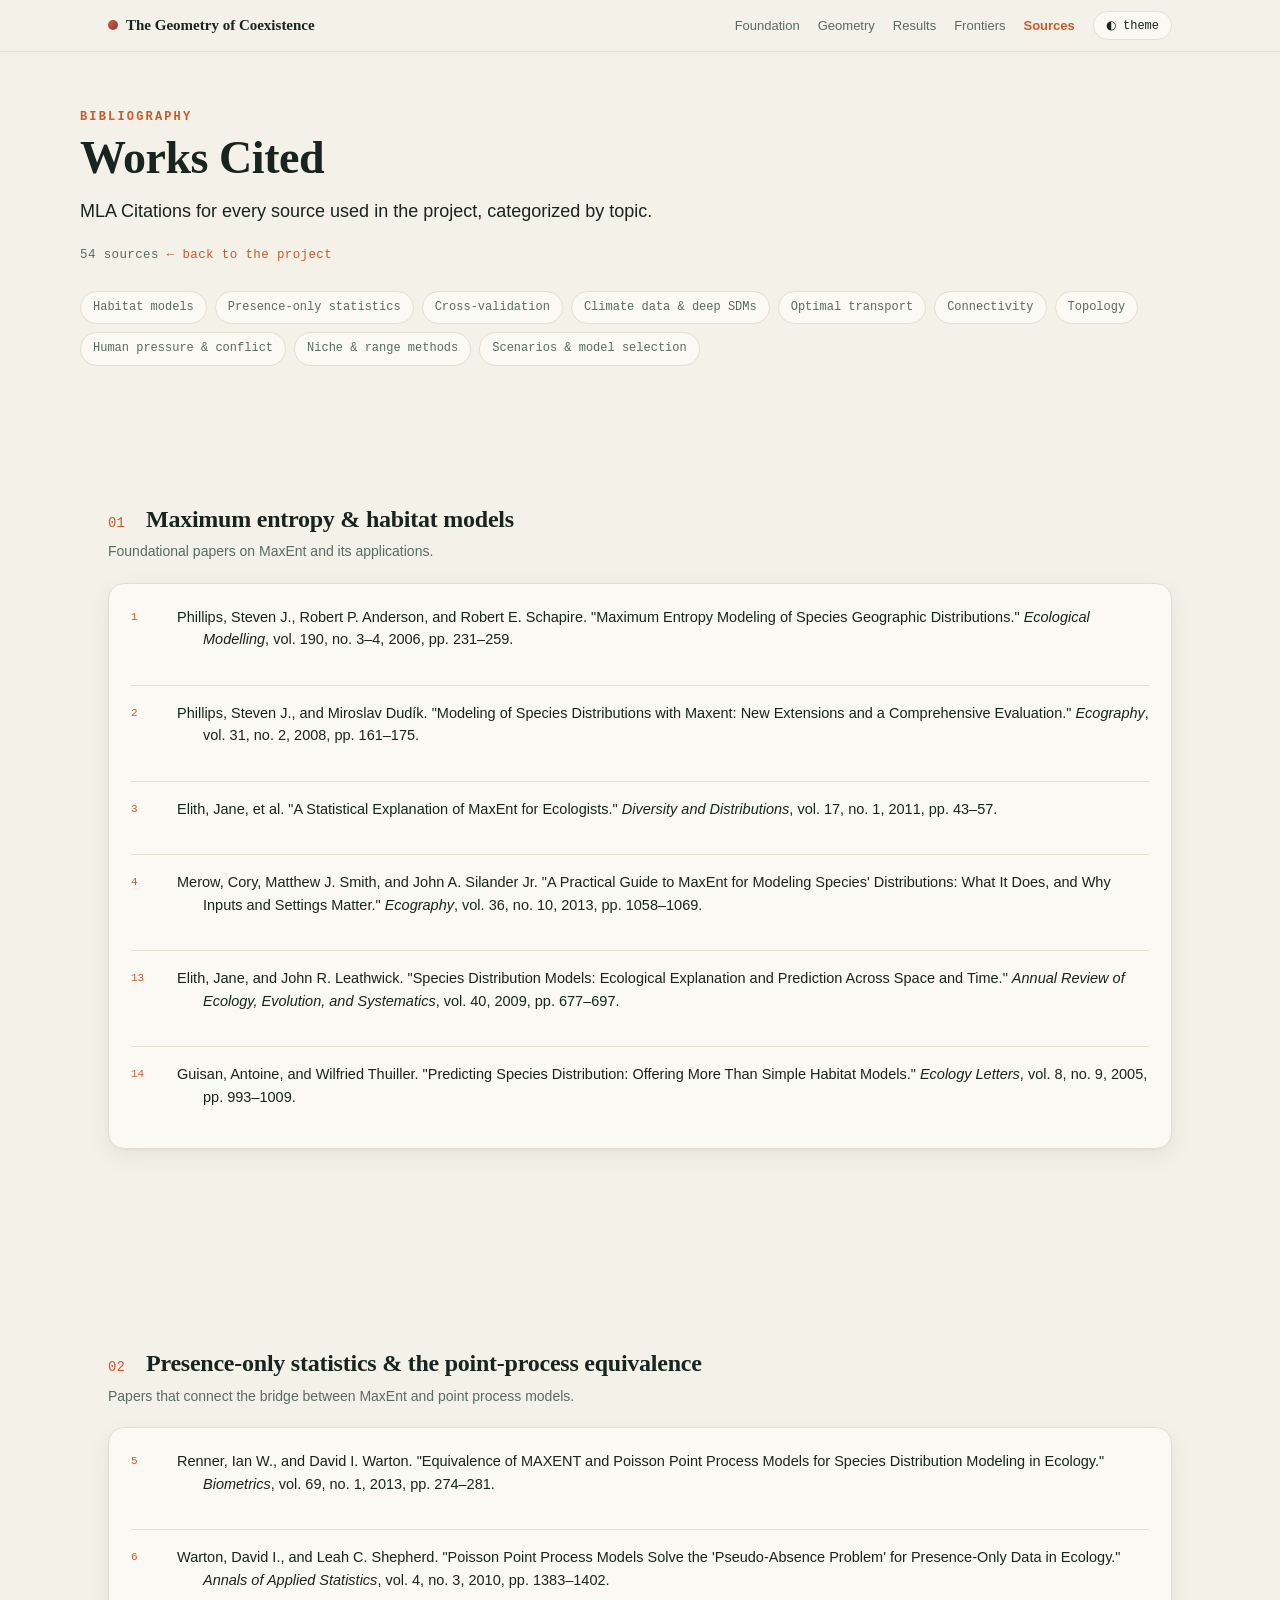
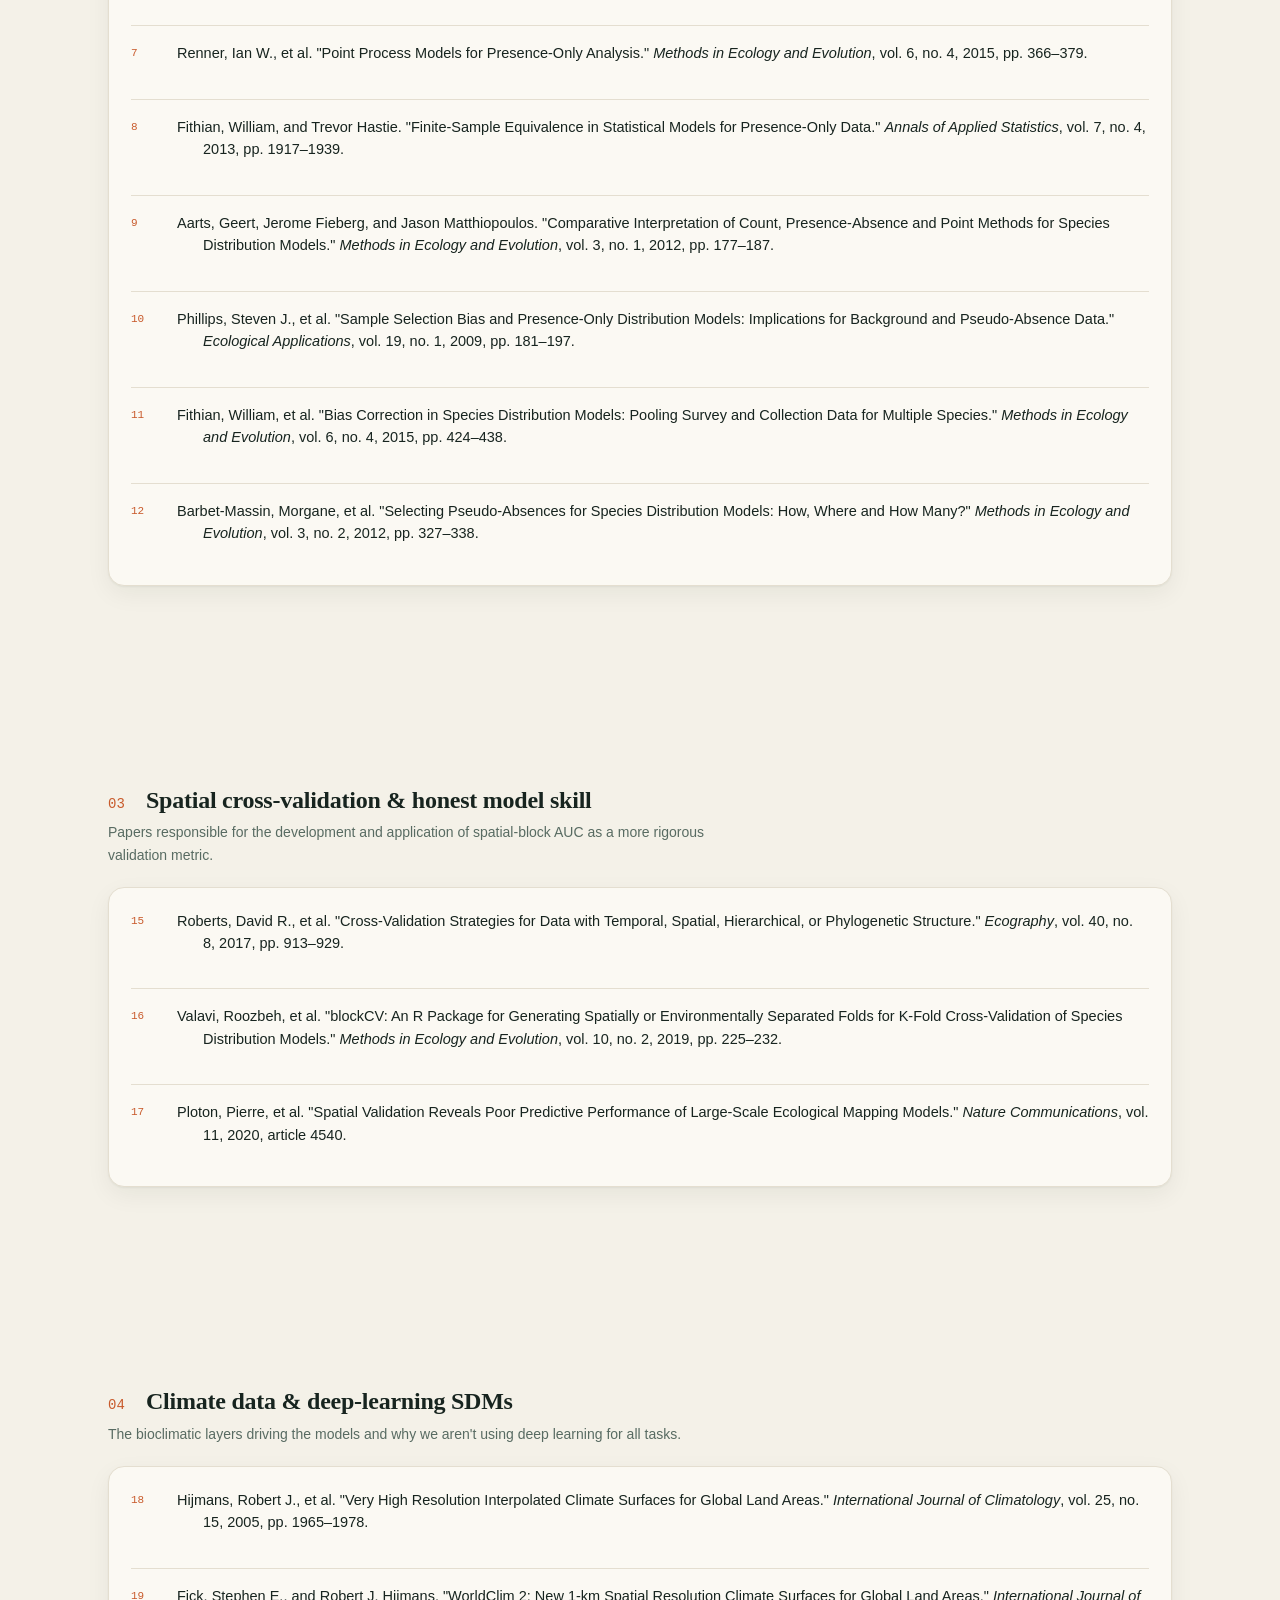
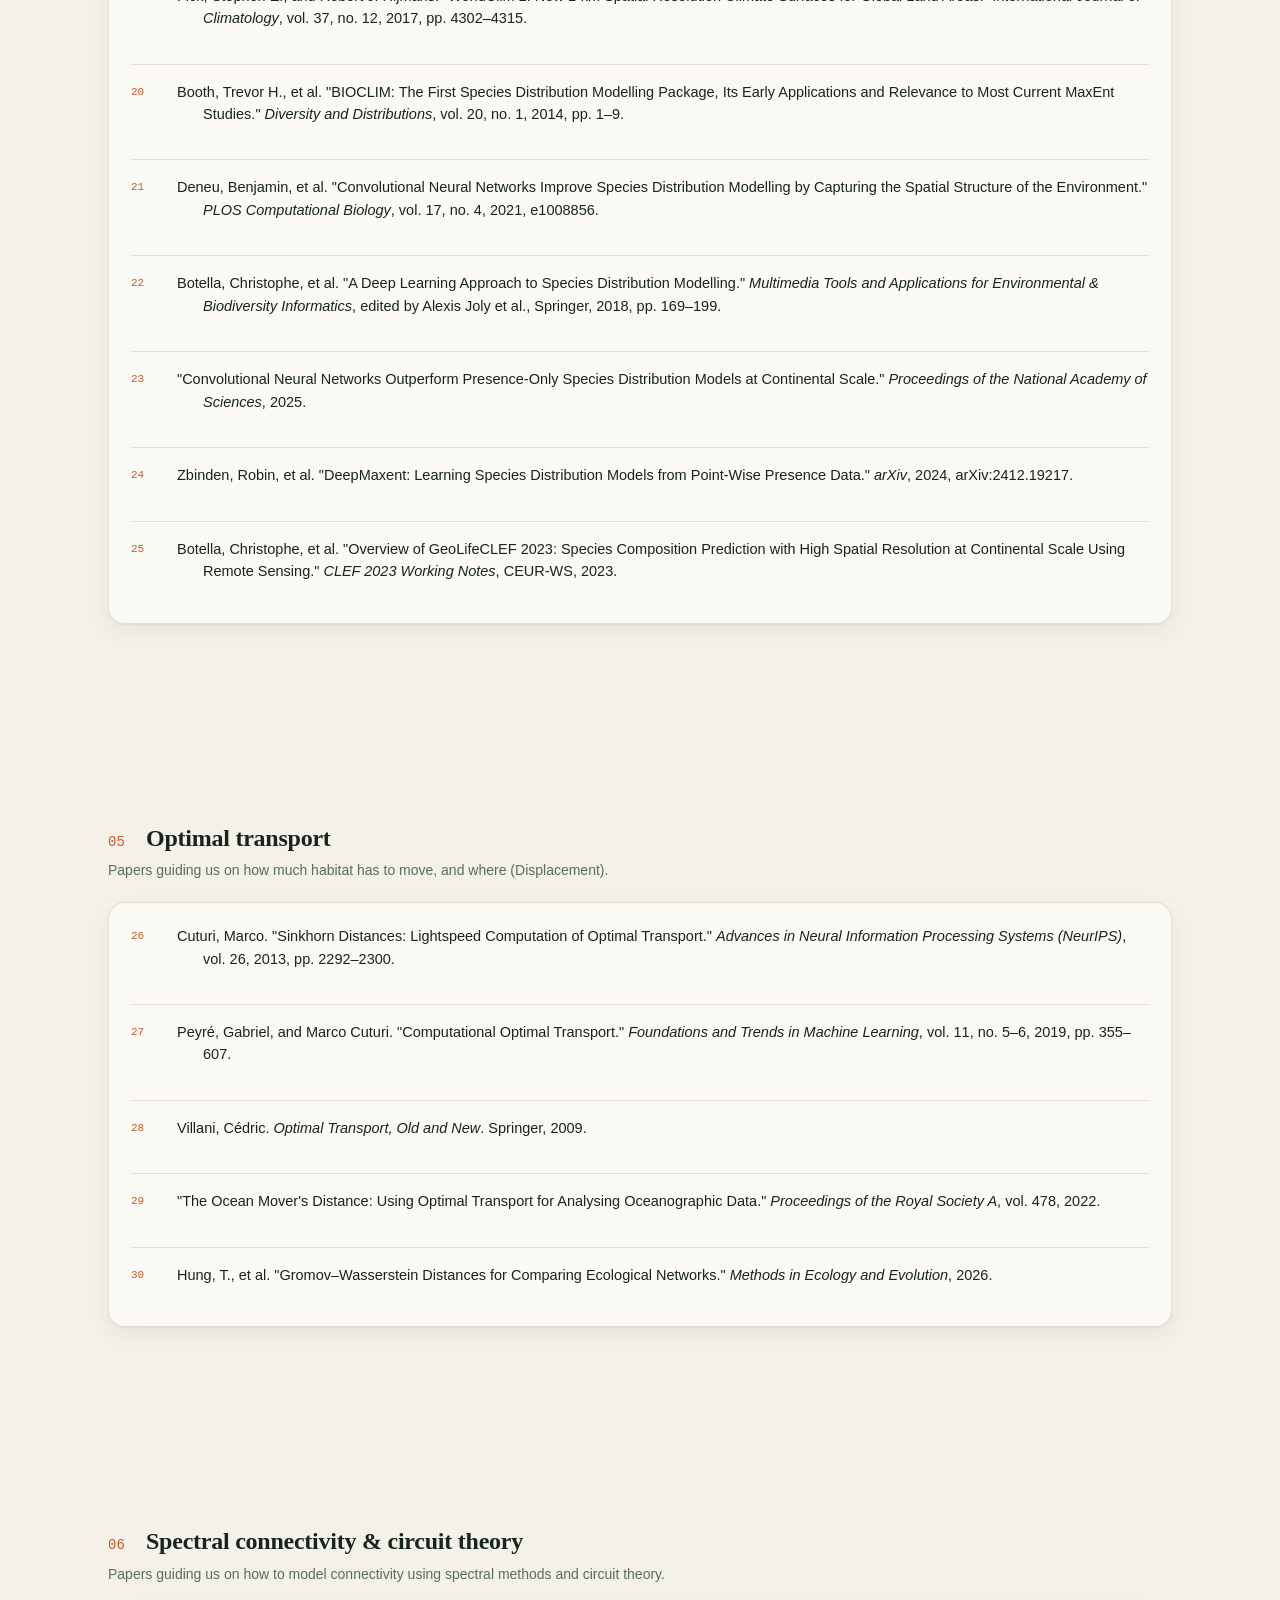
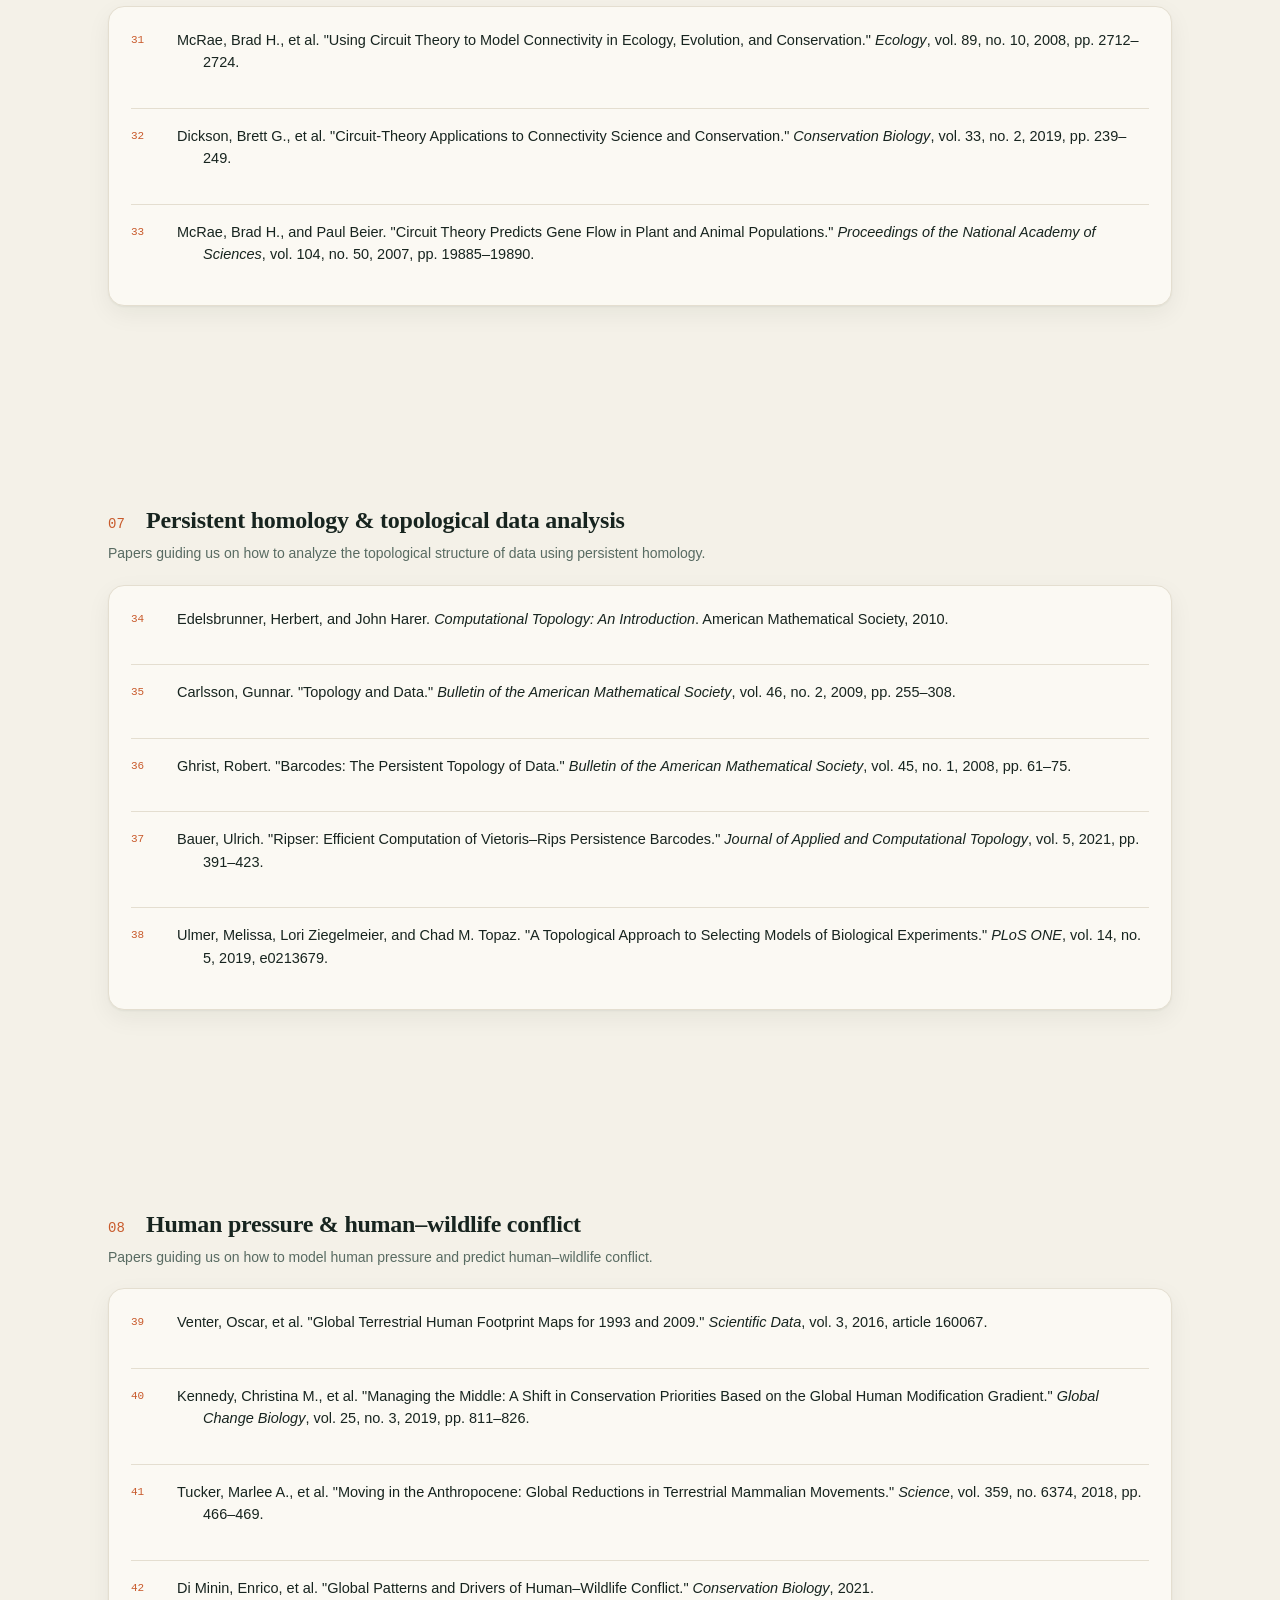
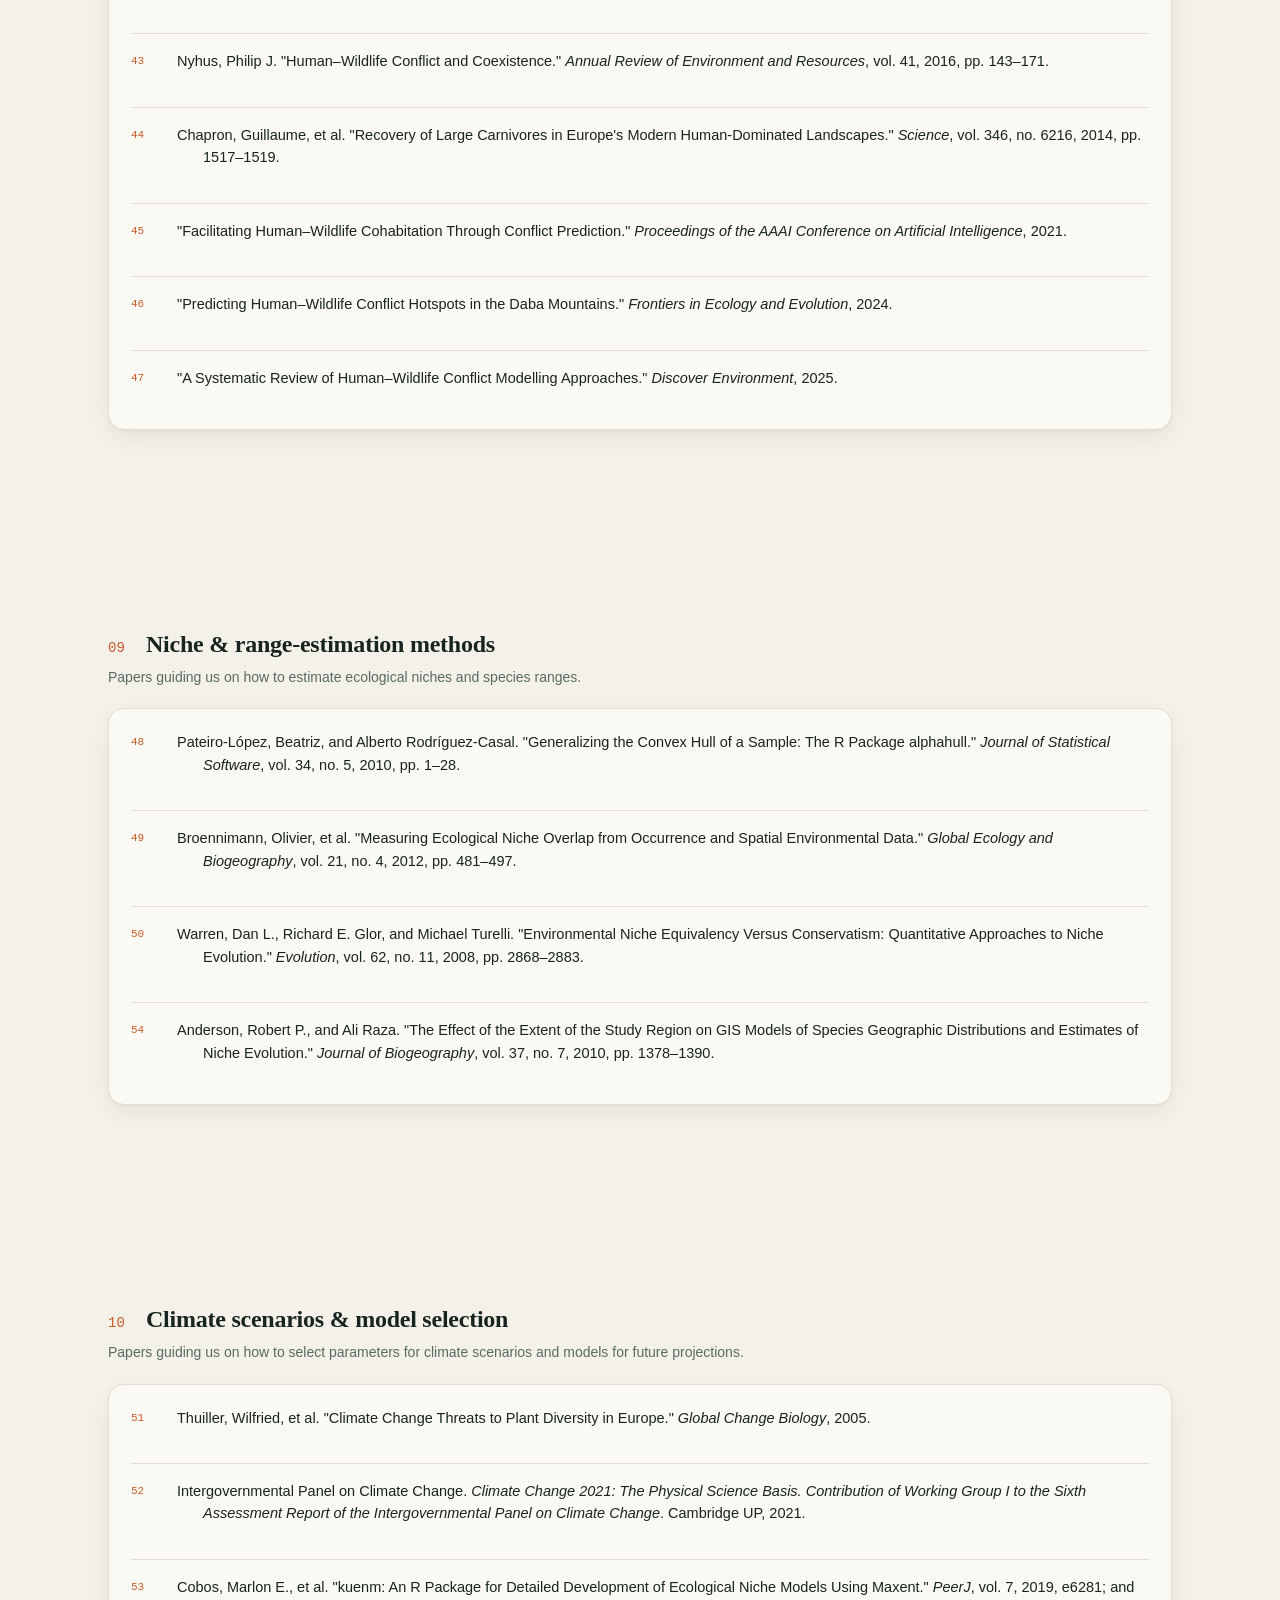
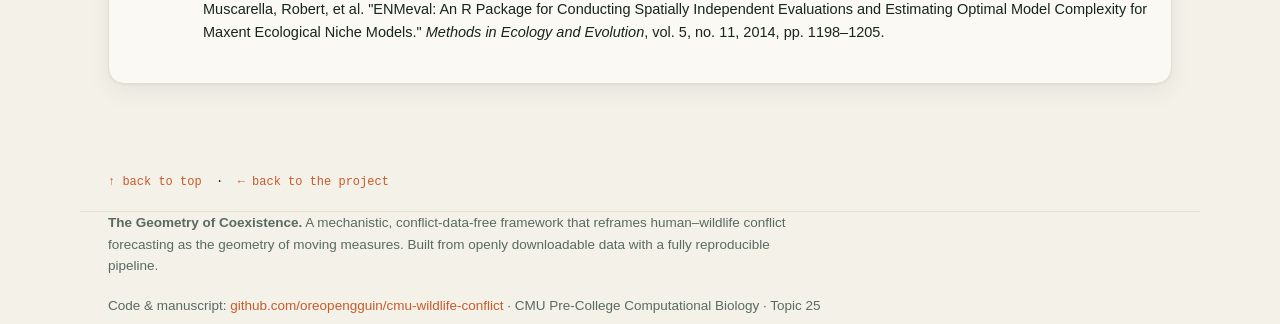
==== commit 2724ae9a: "sources update" ====
--- a/project/website/sources.html
+++ b/project/website/sources.html
@@ -62,10 +62,8 @@
 <header class="container src-hero">
   <div class="eyebrow">Bibliography</div>
   <h1>Works Cited</h1>
-  <p class="lede" style="font-size:18px;max-width:660px">Every method in the pipeline —
-    maximum entropy habitat models, optimal transport, spectral connectivity, and persistent
-    homology — rests on a specific published lineage. Here it is, in full, in MLA style.</p>
-  <p class="src-count">54 sources · grouped by pipeline stage · <a href="index.html">&larr; back to the project</a></p>
+  <p class="lede" style="font-size:18px;max-width:660px">MLA Citations for every source used in the project, categorized by topic.</p>
+  <p class="src-count">54 sources <a href="index.html">&larr; back to the project</a></p>
 
   <nav class="jump" aria-label="Jump to citation group">
     <a href="#g1">Habitat models</a>
@@ -86,7 +84,7 @@
   <!-- 01 -->
   <section class="cluster" id="g1">
     <div class="cluster-head"><span class="sec-num">01</span><h3>Maximum entropy &amp; habitat models</h3></div>
-    <p class="cluster-note">The foundation stage — MaxEnt itself, and the papers that shaped how it's fit and read.</p>
+    <p class="cluster-note">Foundational papers on MaxEnt and its applications.</p>
     <div class="refs">
       <div class="ref"><span class="tag">1</span><p class="cite">Phillips, Steven J., Robert P. Anderson, and Robert E. Schapire. "Maximum Entropy Modeling of Species Geographic Distributions." <i>Ecological Modelling</i>, vol. 190, no. 3–4, 2006, pp. 231–259.</p></div>
       <div class="ref"><span class="tag">2</span><p class="cite">Phillips, Steven J., and Miroslav Dudík. "Modeling of Species Distributions with Maxent: New Extensions and a Comprehensive Evaluation." <i>Ecography</i>, vol. 31, no. 2, 2008, pp. 161–175.</p></div>
@@ -100,7 +98,7 @@
   <!-- 02 -->
   <section class="cluster" id="g2">
     <div class="cluster-head"><span class="sec-num">02</span><h3>Presence-only statistics &amp; the point-process equivalence</h3></div>
-    <p class="cluster-note">The mathematical bridge the project leans on: MaxEnt refit as a penalized Poisson point process.</p>
+    <p class="cluster-note">Papers that connect the bridge between MaxEnt and point process models.</p>
     <div class="refs">
       <div class="ref"><span class="tag">5</span><p class="cite">Renner, Ian W., and David I. Warton. "Equivalence of MAXENT and Poisson Point Process Models for Species Distribution Modeling in Ecology." <i>Biometrics</i>, vol. 69, no. 1, 2013, pp. 274–281.</p></div>
       <div class="ref"><span class="tag">6</span><p class="cite">Warton, David I., and Leah C. Shepherd. "Poisson Point Process Models Solve the 'Pseudo-Absence Problem' for Presence-Only Data in Ecology." <i>Annals of Applied Statistics</i>, vol. 4, no. 3, 2010, pp. 1383–1402.</p></div>
@@ -116,7 +114,7 @@
   <!-- 03 -->
   <section class="cluster" id="g3">
     <div class="cluster-head"><span class="sec-num">03</span><h3>Spatial cross-validation &amp; honest model skill</h3></div>
-    <p class="cluster-note">Why the project reports spatial-block AUC rather than a naively inflated random-fold score.</p>
+    <p class="cluster-note">Papers responsible for the development and application of spatial-block AUC as a more rigorous validation metric.</p>
     <div class="refs">
       <div class="ref"><span class="tag">15</span><p class="cite">Roberts, David R., et al. "Cross-Validation Strategies for Data with Temporal, Spatial, Hierarchical, or Phylogenetic Structure." <i>Ecography</i>, vol. 40, no. 8, 2017, pp. 913–929.</p></div>
       <div class="ref"><span class="tag">16</span><p class="cite">Valavi, Roozbeh, et al. "blockCV: An R Package for Generating Spatially or Environmentally Separated Folds for K-Fold Cross-Validation of Species Distribution Models." <i>Methods in Ecology and Evolution</i>, vol. 10, no. 2, 2019, pp. 225–232.</p></div>
@@ -127,7 +125,7 @@
   <!-- 04 -->
   <section class="cluster" id="g4">
     <div class="cluster-head"><span class="sec-num">04</span><h3>Climate data &amp; deep-learning SDMs</h3></div>
-    <p class="cluster-note">The bioclimatic layers driving the models, and the neural-network alternative the project deliberately doesn't chase.</p>
+    <p class="cluster-note">The bioclimatic layers driving the models and why we aren't using deep learning for all tasks.</p>
     <div class="refs">
       <div class="ref"><span class="tag">18</span><p class="cite">Hijmans, Robert J., et al. "Very High Resolution Interpolated Climate Surfaces for Global Land Areas." <i>International Journal of Climatology</i>, vol. 25, no. 15, 2005, pp. 1965–1978.</p></div>
       <div class="ref"><span class="tag">19</span><p class="cite">Fick, Stephen E., and Robert J. Hijmans. "WorldClim 2: New 1-km Spatial Resolution Climate Surfaces for Global Land Areas." <i>International Journal of Climatology</i>, vol. 37, no. 12, 2017, pp. 4302–4315.</p></div>
@@ -143,7 +141,7 @@
   <!-- 05 -->
   <section class="cluster" id="g5">
     <div class="cluster-head"><span class="sec-num">05</span><h3>Optimal transport</h3></div>
-    <p class="cluster-note">The engine behind the displacement field: how much habitat has to move, and where.</p>
+    <p class="cluster-note">Papers guiding us on how much habitat has to move, and where (Displacement).</p>
     <div class="refs">
       <div class="ref"><span class="tag">26</span><p class="cite">Cuturi, Marco. "Sinkhorn Distances: Lightspeed Computation of Optimal Transport." <i>Advances in Neural Information Processing Systems (NeurIPS)</i>, vol. 26, 2013, pp. 2292–2300.</p></div>
       <div class="ref"><span class="tag">27</span><p class="cite">Peyré, Gabriel, and Marco Cuturi. "Computational Optimal Transport." <i>Foundations and Trends in Machine Learning</i>, vol. 11, no. 5–6, 2019, pp. 355–607.</p></div>
@@ -156,7 +154,7 @@
   <!-- 06 -->
   <section class="cluster" id="g6">
     <div class="cluster-head"><span class="sec-num">06</span><h3>Spectral connectivity &amp; circuit theory</h3></div>
-    <p class="cluster-note">The graph-Laplacian machinery that routes transport demand through a resistant landscape.</p>
+    <p class="cluster-note">Papers guiding us on how to model connectivity using spectral methods and circuit theory.</p>
     <div class="refs">
       <div class="ref"><span class="tag">31</span><p class="cite">McRae, Brad H., et al. "Using Circuit Theory to Model Connectivity in Ecology, Evolution, and Conservation." <i>Ecology</i>, vol. 89, no. 10, 2008, pp. 2712–2724.</p></div>
       <div class="ref"><span class="tag">32</span><p class="cite">Dickson, Brett G., et al. "Circuit-Theory Applications to Connectivity Science and Conservation." <i>Conservation Biology</i>, vol. 33, no. 2, 2019, pp. 239–249.</p></div>
@@ -167,7 +165,7 @@
   <!-- 07 -->
   <section class="cluster" id="g7">
     <div class="cluster-head"><span class="sec-num">07</span><h3>Persistent homology &amp; topological data analysis</h3></div>
-    <p class="cluster-note">Measuring how the fragmenting range breaks into interior gaps — the H₁ loop count in Figure 3.</p>
+    <p class="cluster-note">Papers guiding us on how to analyze the topological structure of data using persistent homology.</p>
     <div class="refs">
       <div class="ref"><span class="tag">34</span><p class="cite">Edelsbrunner, Herbert, and John Harer. <i>Computational Topology: An Introduction</i>. American Mathematical Society, 2010.</p></div>
       <div class="ref"><span class="tag">35</span><p class="cite">Carlsson, Gunnar. "Topology and Data." <i>Bulletin of the American Mathematical Society</i>, vol. 46, no. 2, 2009, pp. 255–308.</p></div>
@@ -180,7 +178,7 @@
   <!-- 08 -->
   <section class="cluster" id="g8">
     <div class="cluster-head"><span class="sec-num">08</span><h3>Human pressure &amp; human–wildlife conflict</h3></div>
-    <p class="cluster-note">The fixed side of the friction field, and the conflict literature the project's forward prediction is tested against.</p>
+    <p class="cluster-note">Papers guiding us on how to model human pressure and predict human–wildlife conflict.</p>
     <div class="refs">
       <div class="ref"><span class="tag">39</span><p class="cite">Venter, Oscar, et al. "Global Terrestrial Human Footprint Maps for 1993 and 2009." <i>Scientific Data</i>, vol. 3, 2016, article 160067.</p></div>
       <div class="ref"><span class="tag">40</span><p class="cite">Kennedy, Christina M., et al. "Managing the Middle: A Shift in Conservation Priorities Based on the Global Human Modification Gradient." <i>Global Change Biology</i>, vol. 25, no. 3, 2019, pp. 811–826.</p></div>
@@ -197,7 +195,7 @@
   <!-- 09 -->
   <section class="cluster" id="g9">
     <div class="cluster-head"><span class="sec-num">09</span><h3>Niche &amp; range-estimation methods</h3></div>
-    <p class="cluster-note">Supporting geometry — niche overlap statistics and range-boundary estimation used in the validation tests.</p>
+    <p class="cluster-note">Papers guiding us on how to estimate ecological niches and species ranges.</p>
     <div class="refs">
       <div class="ref"><span class="tag">48</span><p class="cite">Pateiro-López, Beatriz, and Alberto Rodríguez-Casal. "Generalizing the Convex Hull of a Sample: The R Package alphahull." <i>Journal of Statistical Software</i>, vol. 34, no. 5, 2010, pp. 1–28.</p></div>
       <div class="ref"><span class="tag">49</span><p class="cite">Broennimann, Olivier, et al. "Measuring Ecological Niche Overlap from Occurrence and Spatial Environmental Data." <i>Global Ecology and Biogeography</i>, vol. 21, no. 4, 2012, pp. 481–497.</p></div>
@@ -209,7 +207,7 @@
   <!-- 10 -->
   <section class="cluster" id="g10">
     <div class="cluster-head"><span class="sec-num">10</span><h3>Climate scenarios &amp; model selection</h3></div>
-    <p class="cluster-note">The SSP2-4.5 / SSP5-8.5 forcing behind the two future horizons, and how MaxEnt's own settings were chosen.</p>
+    <p class="cluster-note">Papers guiding us on how to select parameters for climate scenarios and models for future projections.</p>
     <div class="refs">
       <div class="ref"><span class="tag">51</span><p class="cite">Thuiller, Wilfried, et al. "Climate Change Threats to Plant Diversity in Europe." <i>Global Change Biology</i>, 2005.</p></div>
       <div class="ref"><span class="tag">52</span><p class="cite">Intergovernmental Panel on Climate Change. <i>Climate Change 2021: The Physical Science Basis. Contribution of Working Group I to the Sixth Assessment Report of the Intergovernmental Panel on Climate Change</i>. Cambridge UP, 2021.</p></div>
--- a/project/website/assets/css/style.css
+++ b/project/website/assets/css/style.css
@@ -167,6 +167,29 @@
 .sdm-controls{display:flex;flex-wrap:wrap;gap:8px;align-items:center}
 .sdm-readout{font-family:var(--mono);font-size:12px;color:var(--slate);min-height:1.4em}
 
+/* ---- generic interactive map viewer (corridor / risk) ---- */
+.map-stage{position:relative;border-radius:12px;overflow:hidden;background:var(--card2);
+  aspect-ratio:468/342;border:1px solid var(--line);cursor:crosshair}
+.map-stage img{position:absolute;inset:0;width:100%;height:100%;object-fit:contain}
+.map-marks{position:absolute;inset:0;pointer-events:none}
+.pin{position:absolute;width:20px;height:20px;transform:translate(-50%,-50%);border-radius:50%;
+  border:2px solid #57d0f0;box-shadow:0 0 0 2px rgba(10,15,25,.4);cursor:pointer;pointer-events:auto;
+  background:rgba(10,20,35,.15);transition:transform .12s ease, box-shadow .12s ease}
+.pin:hover,.pin.on{transform:translate(-50%,-50%) scale(1.4);
+  box-shadow:0 0 0 3px rgba(10,15,25,.5),0 0 12px #57d0f0;z-index:2}
+.pin .rk{position:absolute;inset:0;display:grid;place-items:center;font-family:var(--mono);
+  font-size:9px;font-weight:700;color:#e6faff;pointer-events:none}
+/* formula annotation shown near a chart (subtle, monospace) */
+.formula{font-family:var(--mono);font-size:11.5px;color:var(--slate);margin:8px 2px 2px;
+  line-height:1.55;overflow-x:auto;white-space:normal}
+.formula b{color:var(--ink);font-weight:600}
+/* named place labels overlaid on a map (fig 4a) */
+.map-dot{position:absolute;width:6px;height:6px;border-radius:50%;transform:translate(-50%,-50%);
+  background:#fff;box-shadow:0 0 0 1.5px rgba(10,15,25,.8);pointer-events:none;z-index:2}
+.map-label{position:absolute;transform:translate(-50%,-165%);pointer-events:none;z-index:3;
+  font-size:10px;font-weight:600;color:#fff;white-space:nowrap;background:rgba(12,18,28,.68);
+  padding:1px 6px;border-radius:9px;border:1px solid rgba(255,255,255,.14)}
+
 /* ---- future research cards ---- */
 .frontier{display:grid;grid-template-columns:repeat(auto-fit,minmax(300px,1fr));gap:18px;margin-top:24px}
 .fcard{background:var(--card);border:1px solid var(--line);border-radius:16px;padding:22px;
